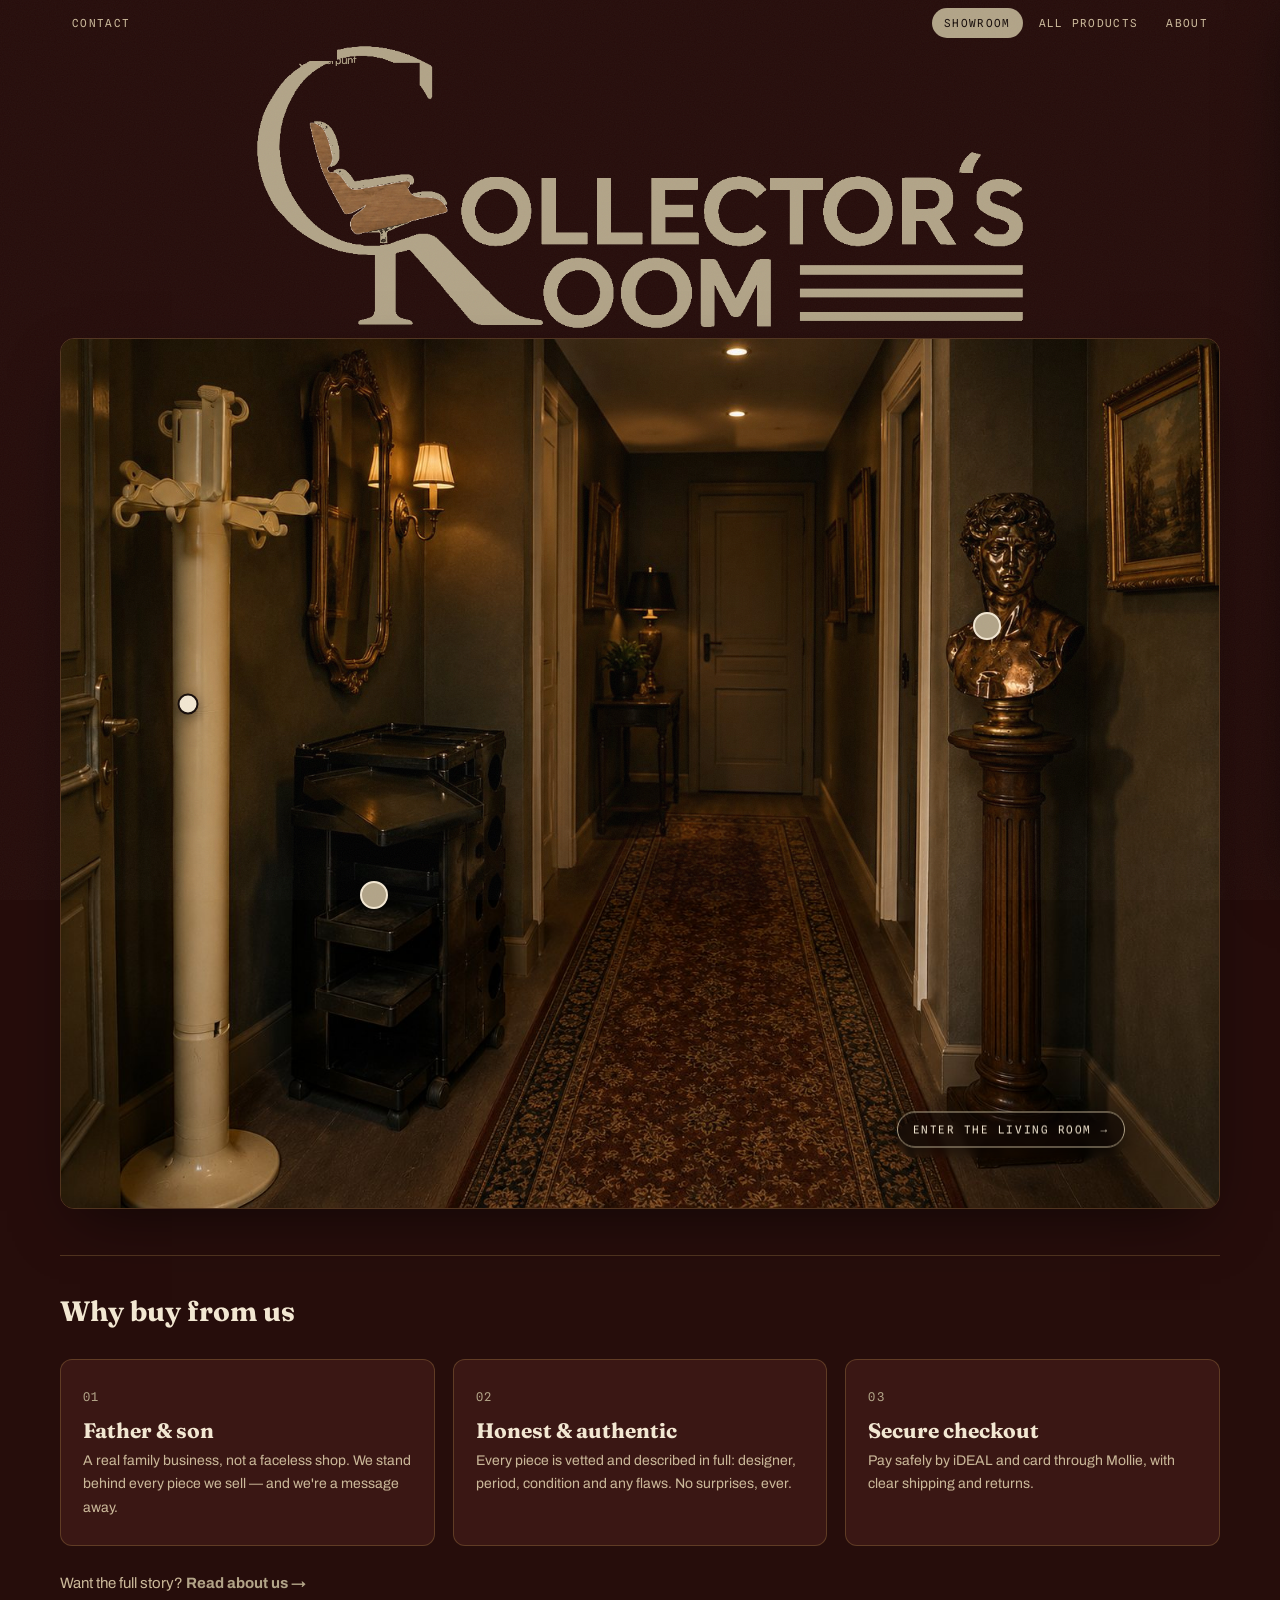
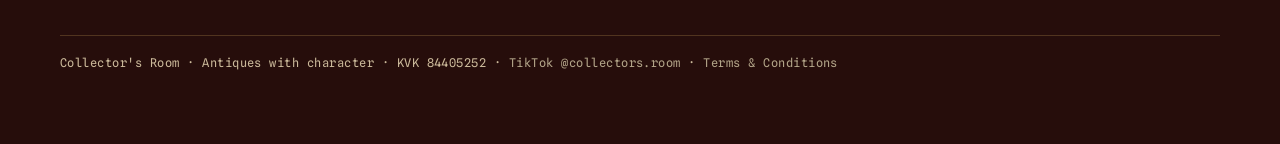
==== Website 2/index.html @ 1ba338a0 "Add files via upload" ====
<!DOCTYPE html>
<html lang="en">
<head>
<meta charset="utf-8">
<meta name="viewport" content="width=device-width, initial-scale=1">
<title>Collector's Room</title>
<meta name="description" content="Antiques with character. Rare, authentic mid-century and design pieces with a story. A father-and-son business.">
<link rel="preconnect" href="https://fonts.googleapis.com">
<link rel="preconnect" href="https://fonts.gstatic.com" crossorigin>
<link href="https://fonts.googleapis.com/css2?family=Archivo:wght@400;500;600;700;800&family=Fraunces:ital,opsz,wght@0,9..144,400..900;1,9..144,400..700&family=Spline+Sans+Mono:wght@400;500;600&display=swap" rel="stylesheet">
<link rel="stylesheet" href="css/style.css">
</head>
<body>
<div class="wrap">
  <nav class="topnav" aria-label="Menu">
    <div class="nav-left">
      <button class="tab" data-view="contact">Contact</button>
    </div>
    <div class="nav-right">
      <button class="tab active" data-view="showroom">Showroom</button>
      <button class="tab" data-view="producten">All Products</button>
      <button class="tab" data-view="about">About</button>
    </div>
  </nav>

  <!-- ============ SHOWROOM ============ -->
  <section id="view-showroom">
    <img class="logo-banner" src="images/logo.png" alt="Collector's Room">

    <div class="stage-shell">
      <div class="stage" id="stage">
        <img class="stage-bg" id="stage-bg" src="images/hal.jpg" alt="The hallway">
      </div>
    </div>

    <div class="info-wrap">
      <h2>Why buy from us</h2>
      <div class="insp-grid">
        <article class="insp">
          <span class="insp-no">01</span>
          <h3>Father &amp; son</h3>
          <p>A real family business, not a faceless shop. We stand behind every piece we sell &mdash; and we're a message away.</p>
        </article>
        <article class="insp">
          <span class="insp-no">02</span>
          <h3>Honest &amp; authentic</h3>
          <p>Every piece is vetted and described in full: designer, period, condition and any flaws. No surprises, ever.</p>
        </article>
        <article class="insp">
          <span class="insp-no">03</span>
          <h3>Secure checkout</h3>
          <p>Pay safely by iDEAL and card through Mollie, with clear shipping and returns.</p>
        </article>
      </div>
      <p class="insp-foot">Want the full story? <button class="link-btn" data-view="about">Read about us &rarr;</button></p>
    </div>
  </section>

  <!-- ============ ALL PRODUCTS ============ -->
  <section id="view-producten" hidden>
    <p class="eyebrow-big">Catalogue</p>
    <h1 class="lead">All pieces.</h1>
    <p class="sub">Everything currently in stock &mdash; click for the story.</p>
    <div class="grid" id="grid"></div>
    <p class="insp-foot"><button class="link-btn" data-view="showroom">&larr; Back to the showroom</button></p>
  </section>

  <!-- ============ ABOUT ============ -->
  <section id="view-about" hidden>
    <p class="eyebrow-big">About</p>
    <h1 class="lead">A father &amp; son.</h1>
    <p class="sub wide">Collector's Room is a father and son with a shared obsession for antiques. What our fathers taught us the old way, we now do young &mdash; turning the hunt into a new kind of story. We comb markets and estates for the loud, the rare and the gloriously over-the-top, and bring it to a new generation.</p>

    <div class="collage">
      <img class="c1" src="images/woonkamer.jpg" alt="A styled room">
      <img class="c2" src="images/hal.jpg" alt="The hallway">
      <img class="c3" src="images/fauteuil.jpg" alt="A design chair">
      <img class="c4" src="images/rolkast.jpg" alt="An op-art cabinet">
      <img class="c5" src="images/buste.jpg" alt="A bronze bust">
    </div>
    <p class="collage-note">These are placeholder images. Replace them with your own photos (the two of you, the workshop, the markets) by dropping them into the <code>images/</code> folder and pointing the <code>src</code> here to them.</p>

    <div class="about-strip">
      <span class="strip-label">Names that have passed through our hands</span>
      <span class="strip-names">Joe Colombo &middot; Bieffeplast &middot; Pastoe &middot; Italian design houses</span>
    </div>

    <dl class="biz">
      <div><dt>Company</dt><dd data-merk>Collector's Room</dd></div>
      <div><dt>Chamber of Commerce (KVK)</dt><dd data-kvk>84405252</dd></div>
      <div><dt>Email</dt><dd><a href="mailto:zakelijk.roelofs@gmail.com">zakelijk.roelofs@gmail.com</a></dd></div>
      <div><dt>Follow</dt><dd><a data-tiktok href="https://www.tiktok.com/@collectors.room" target="_blank" rel="noopener">TikTok @collectors.room</a></dd></div>
    </dl>
    <p class="insp-foot"><button class="link-btn" data-view="showroom">&larr; Back to the showroom</button></p>
  </section>

  <!-- ============ CONTACT ============ -->
  <section id="view-contact" hidden>
    <p class="eyebrow-big">Contact</p>
    <h1 class="lead">Get in touch.</h1>
    <p class="sub">Interested in a piece, or have something special to offer? Send a message &mdash; we reply quickly.</p>
    <div class="contact-list">
      <a class="contact-row" id="c-email" href="#"><span>Email</span><b id="c-email-v"></b></a>
      <a class="contact-row" id="c-wa" href="#" hidden><span>WhatsApp</span><b id="c-wa-v"></b></a>
    </div>
    <p class="insp-foot"><button class="link-btn" data-view="showroom">&larr; Back to the showroom</button></p>
  </section>

  <!-- ============ TERMS ============ -->
  <section id="view-terms" hidden>
    <p class="eyebrow-big">Legal</p>
    <h1 class="lead">Terms &amp; Conditions.</h1>
    <div class="legal">
      <p><strong>Collector's Room</strong> &middot; Chamber of Commerce (KVK) <span data-kvk>84405252</span> &middot; <a href="mailto:zakelijk.roelofs@gmail.com">zakelijk.roelofs@gmail.com</a></p>

      <h3>1. Scope</h3>
      <p>These terms apply to every offer, order and agreement between Collector's Room ("we", "us") and the buyer ("you") made through this website. By placing an order you accept these terms.</p>

      <h3>2. Our pieces</h3>
      <p>We sell second-hand, vintage and antique items. Each piece is unique and sold in the condition described. Age-related traces such as wear, patina, small marks or repairs are part of the character of these objects and are not defects. We describe every piece as fully and honestly as we can, including known flaws, and provide photographs. If anything is unclear, contact us before buying.</p>

      <h3>3. Prices</h3>
      <p>Prices are in euros. Where the VAT margin scheme for second-hand goods applies, VAT is not shown separately and cannot be reclaimed. Shipping costs are not included and are quoted separately per piece. Prices shown as "indicative" are illustrative and confirmed at the moment of sale.</p>

      <h3>4. Orders and agreement</h3>
      <p>An order or reservation is an offer to buy. The agreement is concluded once we confirm it in writing (by email). Because every item is one of a kind, an item may already be reserved or sold; in that case no agreement arises and any payment is refunded.</p>

      <h3>5. Payment</h3>
      <p>Payment is made through Mollie (iDEAL, card and other supported methods) or by bank transfer, as agreed. The piece remains our property until payment has been received in full.</p>

      <h3>6. Shipping and delivery</h3>
      <p>Given the size, weight and fragility of many pieces, shipping and delivery are arranged individually. We agree the method, cost and timing with you before dispatch, and pack with care. Collection in person is possible by appointment. Risk of loss or damage passes to you on delivery or collection.</p>

      <h3>7. Right of withdrawal (returns)</h3>
      <p>If you are a consumer in the EU, you have the right to withdraw from the purchase within 14 days of receiving the item, without giving a reason. To do so, notify us by email within that period and return the item in the same condition in which you received it. The cost of return shipping is yours. We refund the purchase price within 14 days of receiving the returned item. This right does not apply to items made or sourced to your specific instructions.</p>

      <h3>8. Conformity</h3>
      <p>We deliver the piece as described and depicted. Given the nature of vintage and antique goods, no warranty is given on age-related wear or on the ordinary lifespan of old materials. Your statutory rights as a consumer remain unaffected.</p>

      <h3>9. Liability</h3>
      <p>Our liability is limited to the purchase price of the piece concerned. We are not liable for indirect or consequential loss, except in the case of intent or gross negligence on our part.</p>

      <h3>10. Complaints</h3>
      <p>Not happy with something? Email us at <a href="mailto:zakelijk.roelofs@gmail.com">zakelijk.roelofs@gmail.com</a> and we will do our best to resolve it quickly. EU consumers can also use the European Commission's online dispute resolution platform.</p>

      <h3>11. Applicable law</h3>
      <p>Dutch law applies to these terms and to every agreement with us.</p>
    </div>
    <p class="insp-foot"><button class="link-btn" data-view="showroom">&larr; Back to the showroom</button></p>
  </section>

  <footer>
    <span data-merk>Collector's Room</span> &middot; Antiques with character &middot; KVK&nbsp;<span data-kvk></span>
    &middot; <a data-tiktok class="foot-social" href="https://www.tiktok.com/@collectors.room" target="_blank" rel="noopener">TikTok @collectors.room</a>
    &middot; <button class="foot-link" data-view="terms">Terms &amp; Conditions</button>
  </footer>
</div>

<div class="scrim" id="scrim"></div>
<aside class="panel" id="panel" role="dialog" aria-modal="true" aria-labelledby="pname">
  <div class="panel-media"><button class="close" id="close" aria-label="Close">&#10005;</button><img id="pimg" alt=""></div>
  <div class="panel-body">
    <span class="badge" id="badge"></span>
    <p class="eyebrow" id="eyebrow"></p>
    <h2 class="pname" id="pname"></h2>
    <dl id="specs"></dl>
    <p class="story" id="story"></p>
    <div class="price" id="price"></div>
    <div class="cta" id="cta"></div>
    <p class="note">Prices are indicative &mdash; for illustration only.</p>
  </div>
</aside>

<script src="js/products.js"></script>
<script src="js/app.js"></script>
</body>
</html>
---- Website 2/css/style.css ----
:root{
  --ox:#3A1714;          /* oxblood surface */
  --ox-deep:#260D0B;     /* page ground (oude achtergrond) */
  --ox-lift:#4A211C;
  --taupe:#B2A488;       /* accent + knoppen */
  --taupe-d:#9A8C70;
  --brass:#C39B52;       /* subtiele haarlijn */
  --bone:#F2E7D2;        /* tekst */
  --bone-dim:#CBB99A;    /* gedempte tekst */
  --moss:#7B8438;
  --ink:#160C09;
  --studio:#BEAC92;      /* studio-achtergrond productfoto's */
  --line:rgba(195,155,82,.28);
  --shadow:0 22px 60px -20px rgba(0,0,0,.62);
}
*{box-sizing:border-box}
html,body{margin:0}
body{background:var(--ox-deep);color:var(--bone);
  font-family:'Archivo',system-ui,sans-serif;-webkit-font-smoothing:antialiased;line-height:1.55}
body::after{content:"";position:fixed;inset:0;pointer-events:none;z-index:9999;opacity:.045;
  background-image:url("data:image/svg+xml,%3Csvg xmlns='http://www.w3.org/2000/svg' width='160' height='160'%3E%3Cfilter id='n'%3E%3CfeTurbulence type='fractalNoise' baseFrequency='0.85' numOctaves='3' stitchTiles='stitch'/%3E%3C/filter%3E%3Crect width='100%25' height='100%25' filter='url(%23n)'/%3E%3C/svg%3E")}
.wrap{max-width:1200px;margin:0 auto;padding:8px 20px 72px}
a{color:inherit}

/* slanke bovenbalk met alleen de tabs */
.topnav{display:flex;justify-content:space-between;align-items:center;gap:8px;margin-bottom:2px}
.nav-left,.nav-right{display:flex;gap:4px}
.tab{font-family:'Spline Sans Mono',monospace;font-size:11px;letter-spacing:.12em;text-transform:uppercase;
  border:none;background:transparent;color:var(--bone-dim);padding:8px 12px;border-radius:999px;cursor:pointer;transition:.18s}
.tab:hover{color:var(--bone)}
.tab.active{background:var(--taupe);color:var(--ink)}

/* logo: compact en gecentreerd, strak boven de foto */
.logo-banner{display:block;height:clamp(179px,25.3vw,294px);width:auto;max-width:100%;margin:0 auto 4px}

.lead{font-family:'Fraunces',serif;font-weight:600;font-size:clamp(26px,4.4vw,44px);line-height:1.04;letter-spacing:-.01em;max-width:20ch;margin:8px 0 6px}
.lead em{font-style:italic;color:var(--taupe)}
.sub{font-size:15px;color:var(--bone-dim);max-width:54ch;margin-bottom:18px}
.sub.full{max-width:none}
.sub.wide{max-width:62ch}

.stage-shell{position:relative;border-radius:14px;overflow:hidden;box-shadow:var(--shadow);border:1px solid var(--line)}
.stage{position:relative;width:100%;display:block;line-height:0}
.stage-bg{position:relative;width:100%;height:auto;display:block}

.hs{position:absolute;transform:translate(-50%,-50%);border:none;background:none;cursor:pointer;padding:0;z-index:3}
.hs .pin{display:block;border-radius:50%;background:var(--bone);border:2px solid var(--ink);box-shadow:0 4px 14px rgba(0,0,0,.5);transition:transform .18s}
.hs[data-tier="A"] .pin{width:15px;height:15px}
.hs[data-tier="B"] .pin{width:21px;height:21px}
.hs[data-tier="C"] .pin{width:28px;height:28px;background:var(--taupe);border-color:var(--bone)}
.hs::after{content:"";position:absolute;left:50%;top:50%;width:100%;height:100%;border-radius:50%;border:1.5px solid var(--taupe);transform:translate(-50%,-50%);animation:ring 2.4s ease-out infinite;opacity:0}
@keyframes ring{0%{width:14px;height:14px;opacity:.85}100%{width:56px;height:56px;opacity:0}}
.hs:hover .pin,.hs:focus-visible .pin{transform:scale(1.25)}
.hs:focus-visible{outline:none}
.hs:focus-visible .pin{box-shadow:0 0 0 4px rgba(178,164,136,.6)}
.hs .tip{position:absolute;left:50%;bottom:calc(100% + 9px);transform:translateX(-50%);white-space:nowrap;
  font-family:'Spline Sans Mono',monospace;font-size:10px;letter-spacing:.1em;text-transform:uppercase;background:var(--ink);color:var(--bone);
  padding:5px 9px;border-radius:6px;opacity:0;pointer-events:none;transition:.16s;border:1px solid var(--line)}
.hs:hover .tip,.hs:focus-visible .tip{opacity:1}

/* doorgang naar volgende kamer */
.hs-room{position:absolute;transform:translate(-50%,-50%);border:none;background:none;cursor:pointer;padding:0;z-index:4}
.hs-room .door{font-family:'Spline Sans Mono',monospace;font-size:11px;letter-spacing:.14em;text-transform:uppercase;
  color:var(--bone);background:rgba(13,6,4,.6);border:1px solid var(--taupe);padding:10px 15px;border-radius:999px;
  backdrop-filter:blur(3px);box-shadow:0 6px 22px rgba(0,0,0,.55);transition:.18s;white-space:nowrap;line-height:1}
.hs-room:hover .door,.hs-room:focus-visible .door{background:var(--taupe);color:var(--ink);border-color:var(--taupe)}
.hs-room.soon .door{opacity:.85}
.hs-room:focus-visible{outline:none}
.hs-room:focus-visible .door{box-shadow:0 0 0 4px rgba(178,164,136,.55)}
.hs-room::after{content:"";position:absolute;left:50%;top:50%;width:100%;height:100%;border-radius:999px;border:1.5px solid var(--taupe);transform:translate(-50%,-50%);animation:doorpulse 2.6s ease-out infinite;opacity:0;pointer-events:none}
@keyframes doorpulse{0%{opacity:.5;transform:translate(-50%,-50%) scale(1)}100%{opacity:0;transform:translate(-50%,-50%) scale(1.35)}}
@media(prefers-reduced-motion:reduce){.hs::after,.hs-room::after{animation:none}}

/* catalogus */
.cat-head{margin:54px 0 18px;display:flex;align-items:baseline;justify-content:space-between;gap:16px;flex-wrap:wrap;border-top:1px solid var(--line);padding-top:26px}
.cat-head h2{font-family:'Fraunces',serif;font-weight:700;font-size:27px;letter-spacing:-.01em;margin:0}
.cat-head p{margin:0;font-size:13px;color:var(--bone-dim)}
.grid{display:grid;grid-template-columns:repeat(auto-fill,minmax(240px,1fr));gap:18px}
.card{background:var(--ox);border-radius:12px;overflow:hidden;border:1px solid var(--line);cursor:pointer;transition:transform .18s,box-shadow .18s;display:flex;flex-direction:column}
.card:hover{transform:translateY(-4px);box-shadow:var(--shadow)}
.card-img{aspect-ratio:4/3;overflow:hidden;background:var(--studio)}
.card-img img{width:100%;height:100%;object-fit:cover;object-position:center top;display:block;transition:transform .4s}
.card:hover .card-img img{transform:scale(1.05)}
.card-b{padding:14px 15px 16px;display:flex;flex-direction:column;gap:6px;flex:1}
.card-cat{font-family:'Spline Sans Mono',monospace;font-size:10px;letter-spacing:.1em;text-transform:uppercase;color:var(--taupe)}
.card-name{font-family:'Fraunces',serif;font-weight:600;font-size:17px;line-height:1.15}
.card-foot{margin-top:auto;display:flex;align-items:center;justify-content:space-between;gap:8px;padding-top:8px}
.card-price{font-family:'Spline Sans Mono',monospace;font-weight:600;font-size:14px;color:var(--bone)}
.tag{font-family:'Spline Sans Mono',monospace;font-size:9px;letter-spacing:.12em;text-transform:uppercase;padding:3px 7px;border-radius:999px;border:1px solid var(--line);color:var(--bone)}
.tag.A{background:var(--moss);color:var(--ink);border-color:var(--moss)}
.tag.B{background:transparent;color:var(--taupe);border-color:var(--taupe)}
.tag.C{background:var(--taupe);color:var(--ink);border-color:var(--taupe)}

/* paneel */
.scrim{position:fixed;inset:0;background:rgba(13,6,4,.62);backdrop-filter:blur(2px);opacity:0;pointer-events:none;transition:.25s;z-index:40}
.scrim.open{opacity:1;pointer-events:auto}
.panel{position:fixed;top:0;right:0;height:100%;width:min(430px,92vw);background:var(--ox);border-left:1px solid var(--line);
  box-shadow:-24px 0 60px -20px rgba(0,0,0,.7);transform:translateX(105%);transition:transform .32s cubic-bezier(.4,0,.1,1);z-index:50;display:flex;flex-direction:column}
.panel.open{transform:translateX(0)}
@media(prefers-reduced-motion:reduce){.panel{transition:none}.card,.card-img img{transition:none}}
.panel-media{position:relative;aspect-ratio:4/3;background:var(--studio);overflow:hidden;flex:none}
.panel-media img{width:100%;height:100%;object-fit:cover;object-position:center top;display:block}
.panel .close{position:absolute;top:14px;right:14px;width:38px;height:38px;border-radius:50%;border:1px solid var(--line);background:rgba(13,6,4,.7);color:var(--bone);font-size:18px;cursor:pointer;z-index:2}
.panel-body{padding:24px 26px 26px;overflow:auto}
.badge{font-family:'Spline Sans Mono',monospace;font-size:10px;letter-spacing:.16em;text-transform:uppercase;display:inline-block;padding:5px 10px;border-radius:999px;border:1px solid var(--line);margin-bottom:14px;color:var(--bone)}
.badge.A{background:var(--moss);color:var(--ink);border-color:var(--moss)}
.badge.B{background:transparent;color:var(--taupe);border-color:var(--taupe)}
.badge.C{background:var(--taupe);color:var(--ink);border-color:var(--taupe)}
.eyebrow{font-family:'Spline Sans Mono',monospace;font-size:11px;letter-spacing:.14em;text-transform:uppercase;color:var(--taupe);margin:0 0 4px}
.pname{font-family:'Fraunces',serif;font-weight:700;font-size:28px;line-height:1.06;margin:0 0 16px}
.spec{border-top:1px solid var(--line);padding:9px 0;display:flex;justify-content:space-between;gap:14px;font-size:13.5px}
.spec dt{font-family:'Spline Sans Mono',monospace;font-size:10.5px;letter-spacing:.08em;text-transform:uppercase;color:var(--bone-dim)}
.spec dd{margin:0;text-align:right;font-weight:500;color:var(--bone)}
.story{font-size:14px;line-height:1.65;margin:16px 0 18px;color:var(--bone-dim)}
.price{font-family:'Spline Sans Mono',monospace;font-weight:600;font-size:25px;margin:2px 0;color:var(--bone)}
.price small{font-family:'Archivo',sans-serif;font-weight:400;font-size:12px;color:var(--bone-dim);letter-spacing:0}
.cta{display:flex;gap:10px;margin-top:16px;flex-wrap:wrap}
.cta a,.cta button{flex:1;min-width:130px;text-align:center;text-decoration:none;font-family:'Archivo',sans-serif;font-weight:600;font-size:14px;padding:13px 16px;border-radius:9px;cursor:pointer;border:1px solid var(--taupe);transition:.16s}
.cta .primary{background:var(--taupe);color:var(--ink)}
.cta .primary:hover{background:var(--taupe-d);border-color:var(--taupe-d)}
.cta .ghost{background:transparent;color:var(--bone);border-color:var(--line)}
.cta .ghost:hover{border-color:var(--taupe);color:var(--taupe)}
.note{font-size:11px;color:var(--bone-dim);margin-top:14px;font-family:'Spline Sans Mono',monospace;letter-spacing:.02em}

footer{margin-top:40px;border-top:1px solid var(--line);padding-top:18px;font-size:12px;color:var(--bone-dim);font-family:'Spline Sans Mono',monospace;letter-spacing:.04em}

/* bedrijfsinfo */
.info-wrap{margin-top:46px;border-top:1px solid var(--line);padding-top:34px}
.info-wrap > h2{font-family:'Fraunces',serif;font-weight:700;font-size:28px;margin:0 0 4px}
.info-wrap > .sub{margin-bottom:22px}
.eyebrow-big{font-family:'Spline Sans Mono',monospace;font-size:12px;letter-spacing:.2em;text-transform:uppercase;color:var(--taupe);margin:6px 0 2px}
.insp-grid{display:grid;grid-template-columns:repeat(auto-fit,minmax(240px,1fr));gap:18px;margin:26px 0 8px}
.insp{background:var(--ox);border:1px solid var(--line);border-radius:12px;padding:24px 22px 26px;position:relative}
.insp-no{font-family:'Spline Sans Mono',monospace;font-size:12px;letter-spacing:.1em;color:var(--taupe)}
.insp h3{font-family:'Fraunces',serif;font-weight:700;font-size:21px;margin:10px 0 8px;line-height:1.08}
.insp p{font-size:14px;line-height:1.65;color:var(--bone-dim);margin:0}
.insp-foot{margin-top:26px;font-size:15px;color:var(--bone-dim)}
.link-btn{font:inherit;color:var(--taupe);background:none;border:none;cursor:pointer;padding:0;font-weight:700}
.link-btn:hover{color:var(--bone);text-decoration:underline}

/* contact */
.contact-list{display:flex;flex-direction:column;gap:2px;margin:6px 0 8px;max-width:520px}
.contact-row{display:flex;align-items:center;justify-content:space-between;gap:16px;text-decoration:none;
  border-top:1px solid var(--line);padding:16px 2px;transition:.15s}
.contact-row:last-child{border-bottom:1px solid var(--line)}
.contact-row span{font-family:'Spline Sans Mono',monospace;font-size:11px;letter-spacing:.12em;text-transform:uppercase;color:var(--bone-dim)}
.contact-row b{font-family:'Fraunces',serif;font-weight:600;font-size:19px;color:var(--bone)}
.contact-row:hover b{color:var(--taupe)}

/* ---- about: fotocollage ---- */
.collage{display:grid;grid-template-columns:repeat(4,1fr);grid-auto-rows:150px;gap:10px;margin:24px 0 10px}
.collage img{width:100%;height:100%;object-fit:cover;border-radius:10px;display:block;border:1px solid var(--line)}
.collage .c1{grid-column:span 2;grid-row:span 2}
.collage .c2{grid-column:span 2}
.collage .c3{grid-column:span 1}
.collage .c4{grid-column:span 1}
.collage .c5{grid-column:span 4}
@media(max-width:640px){.collage{grid-template-columns:repeat(2,1fr);grid-auto-rows:120px}.collage .c1{grid-column:span 2}.collage .c5{grid-column:span 2}}
.collage-note{font-size:12px;color:var(--bone-dim);opacity:.75;margin:6px 0 22px}
.collage-note code{font-family:'Spline Sans Mono',monospace;background:var(--ox);padding:1px 5px;border-radius:4px}

/* ---- about: designer-namen strip ---- */
.about-strip{border-top:1px solid var(--line);border-bottom:1px solid var(--line);padding:18px 0;margin:8px 0 22px;
  display:flex;flex-direction:column;gap:6px}
.strip-label{font-family:'Spline Sans Mono',monospace;font-size:11px;letter-spacing:.16em;text-transform:uppercase;color:var(--bone-dim)}
.strip-names{font-family:'Fraunces',serif;font-size:22px;color:var(--taupe)}

/* ---- about: bedrijfsgegevens ---- */
.biz{display:grid;grid-template-columns:repeat(auto-fit,minmax(220px,1fr));gap:2px 24px;margin:0 0 8px}
.biz > div{border-top:1px solid var(--line);padding:12px 0;display:flex;justify-content:space-between;gap:14px}
.biz dt{font-family:'Spline Sans Mono',monospace;font-size:10.5px;letter-spacing:.08em;text-transform:uppercase;color:var(--bone-dim);margin:0}
.biz dd{margin:0;text-align:right;font-weight:500;color:var(--bone)}
.biz a{color:var(--taupe)}

/* ---- footer social ---- */
.foot-social{color:var(--taupe);text-decoration:none}
.foot-social:hover{color:var(--bone);text-decoration:underline}

/* ---- legal / terms ---- */
.legal{max-width:70ch}
.legal p{font-size:14px;line-height:1.7;color:var(--bone-dim);margin:0 0 12px}
.legal strong{color:var(--bone)}
.legal a{color:var(--taupe)}
.legal h3{font-family:'Fraunces',serif;font-weight:700;font-size:18px;color:var(--bone);margin:22px 0 6px}
.foot-link{font:inherit;font-family:'Spline Sans Mono',monospace;font-size:12px;letter-spacing:.04em;color:var(--taupe);background:none;border:none;padding:0;cursor:pointer}
.foot-link:hover{color:var(--bone);text-decoration:underline}
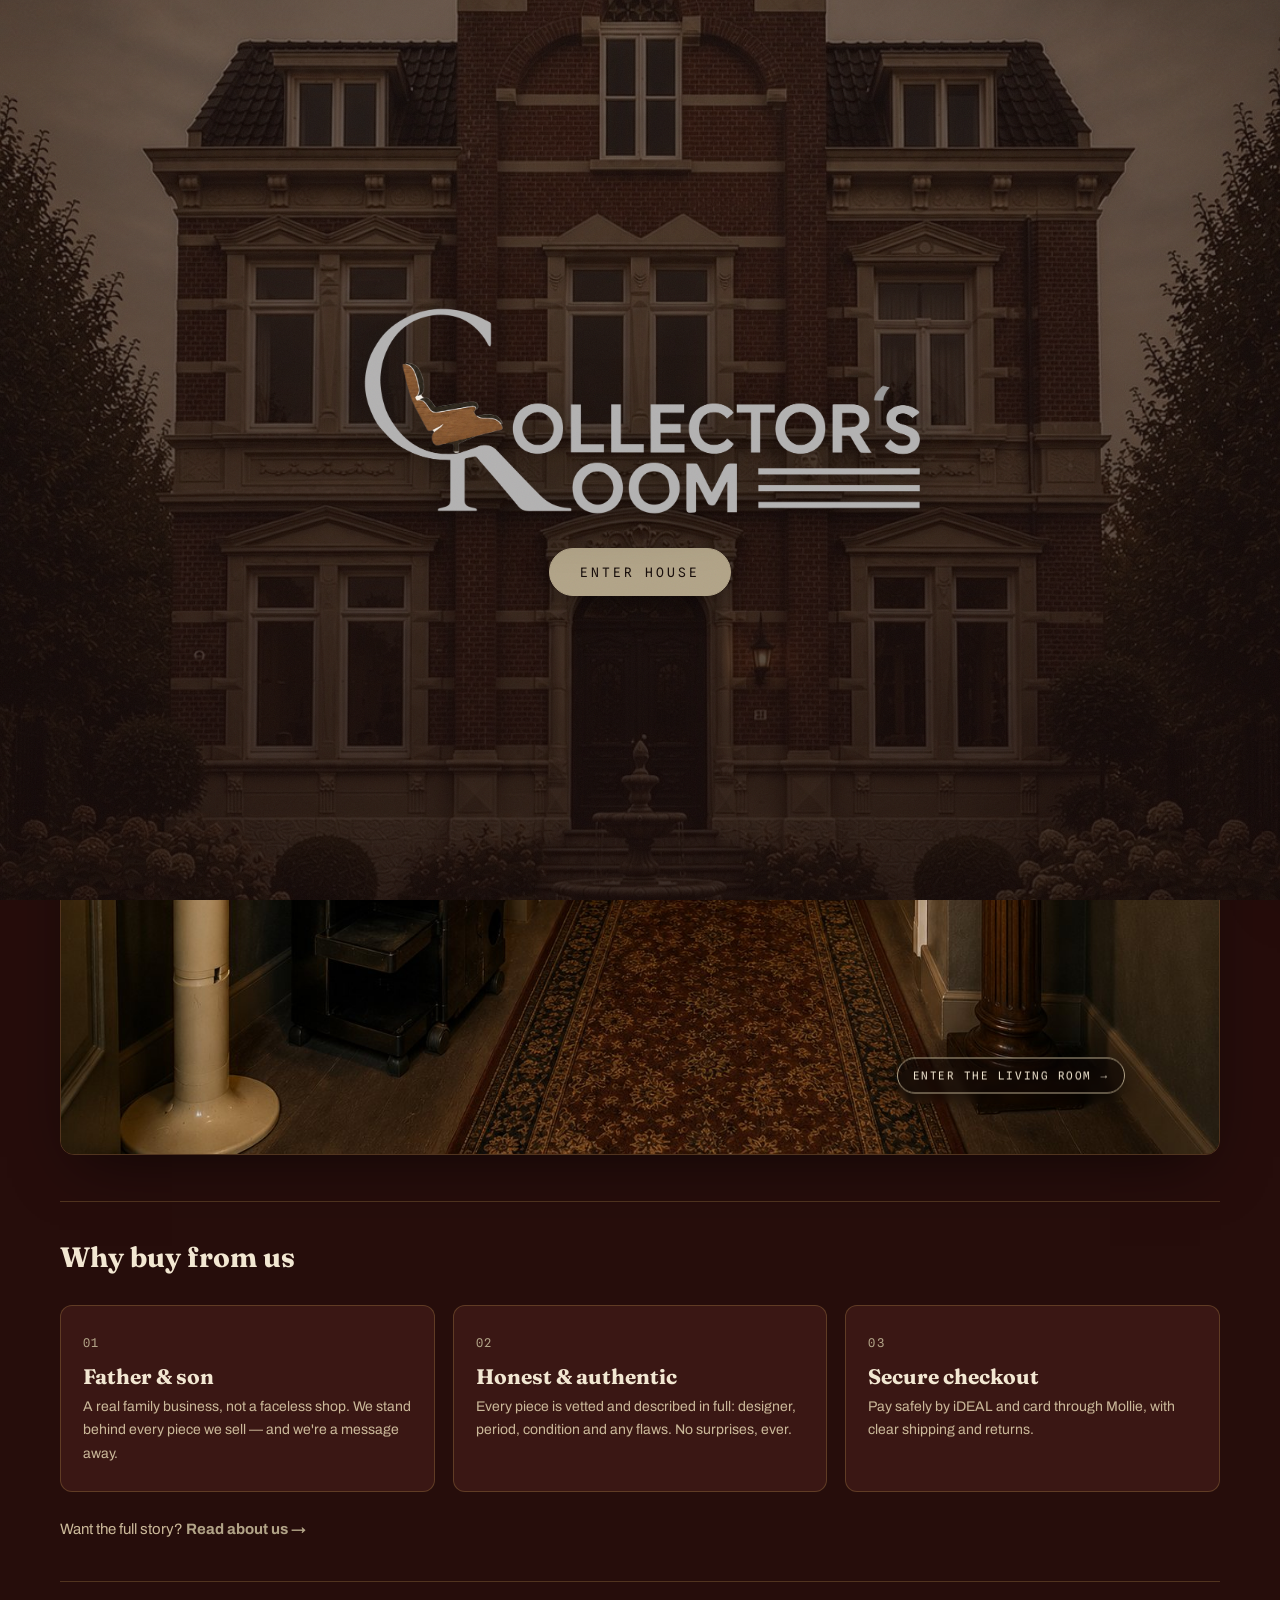
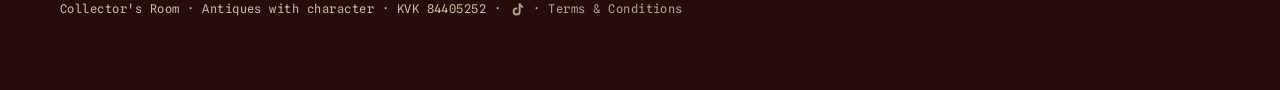
==== commit 37453f91: "Add files via upload" ====
--- a/Website 2/index.html
+++ b/Website 2/index.html
@@ -11,6 +11,12 @@
 <link rel="stylesheet" href="css/style.css">
 </head>
 <body>
+<div id="intro">
+  <div class="intro-inner">
+    <img class="intro-logo" src="images/logo.png" alt="Collector's Room">
+    <button id="enter-house" class="enter-btn">Enter House</button>
+  </div>
+</div>
 <div class="wrap">
   <nav class="topnav" aria-label="Menu">
     <div class="nav-left">
@@ -19,7 +25,7 @@
     <div class="nav-right">
       <button class="tab active" data-view="showroom">Showroom</button>
       <button class="tab" data-view="producten">All Products</button>
-      <button class="tab" data-view="about">About</button>
+      <button class="tab" data-view="about">About us</button>
     </div>
   </nav>
 
@@ -96,14 +102,26 @@
 
   <!-- ============ CONTACT ============ -->
   <section id="view-contact" hidden>
-    <p class="eyebrow-big">Contact</p>
-    <h1 class="lead">Get in touch.</h1>
-    <p class="sub">Interested in a piece, or have something special to offer? Send a message &mdash; we reply quickly.</p>
-    <div class="contact-list">
-      <a class="contact-row" id="c-email" href="#"><span>Email</span><b id="c-email-v"></b></a>
-      <a class="contact-row" id="c-wa" href="#" hidden><span>WhatsApp</span><b id="c-wa-v"></b></a>
+    <h1 class="lead center contact-title"><em>Let&rsquo;s talk.</em></h1>
+    <p class="sub center wide-center">Interested in a piece, or have something special to offer? Send a message.</p>
+    <div class="contact-icons">
+      <a class="ci" href="tel:+31649635126">
+        <svg viewBox="0 0 24 24" fill="none" stroke="currentColor" stroke-width="1.5" stroke-linecap="round" stroke-linejoin="round"><path d="M6.5 3h3l1.6 4-2 1.4a12 12 0 0 0 4.9 4.9l1.4-2 4 1.6v3a2 2 0 0 1-2.2 2A16 16 0 0 1 4.5 5.2 2 2 0 0 1 6.5 3Z"/></svg>
+        <span class="ci-label">Call us</span>
+        <span class="ci-value">+31 6 49 63 51 26</span>
+      </a>
+      <a class="ci ci-main" href="mailto:zakelijk.roelofs@gmail.com?subject=Message%20from%20the%20website">
+        <svg viewBox="0 0 24 24" fill="none" stroke="currentColor" stroke-width="1.5" stroke-linecap="round" stroke-linejoin="round"><path d="M22 2 11 13M22 2l-7 20-4-9-9-4 20-7Z"/></svg>
+        <span class="ci-label">Send message</span>
+        <span class="ci-value">Start a message &rarr;</span>
+      </a>
+      <a class="ci" href="mailto:zakelijk.roelofs@gmail.com">
+        <svg viewBox="0 0 24 24" fill="none" stroke="currentColor" stroke-width="1.5" stroke-linecap="round" stroke-linejoin="round"><rect x="3" y="5" width="18" height="14" rx="2"/><path d="m3 7 9 6 9-6"/></svg>
+        <span class="ci-label">Email us</span>
+        <span class="ci-value">zakelijk.roelofs@gmail.com</span>
+      </a>
     </div>
-    <p class="insp-foot"><button class="link-btn" data-view="showroom">&larr; Back to the showroom</button></p>
+    <p class="insp-foot center"><button class="link-btn" data-view="showroom">&larr; Back to the showroom</button></p>
   </section>
 
   <!-- ============ TERMS ============ -->
@@ -151,7 +169,7 @@
 
   <footer>
     <span data-merk>Collector's Room</span> &middot; Antiques with character &middot; KVK&nbsp;<span data-kvk></span>
-    &middot; <a data-tiktok class="foot-social" href="https://www.tiktok.com/@collectors.room" target="_blank" rel="noopener">TikTok @collectors.room</a>
+    &middot; <a data-tiktok class="foot-icon" href="https://www.tiktok.com/@collectors.room" target="_blank" rel="noopener" aria-label="TikTok @collectors.room" title="TikTok @collectors.room"><svg viewBox="0 0 24 24" fill="currentColor"><path d="M16.5 3c.3 2 1.6 3.6 3.5 3.9v2.6c-1.3.1-2.5-.2-3.6-.9v6.1a5.6 5.6 0 1 1-5.6-5.6c.3 0 .6 0 .9.1v2.7a2.9 2.9 0 1 0 2 2.8V3h2.8Z"/></svg></a>
     &middot; <button class="foot-link" data-view="terms">Terms &amp; Conditions</button>
   </footer>
 </div>
--- a/Website 2/css/style.css
+++ b/Website 2/css/style.css
@@ -31,7 +31,7 @@
 .tab.active{background:var(--taupe);color:var(--ink)}
 
 /* logo: compact en gecentreerd, strak boven de foto */
-.logo-banner{display:block;height:clamp(179px,25.3vw,294px);width:auto;max-width:100%;margin:0 auto 4px}
+.logo-banner{display:block;height:clamp(150px,21vw,240px);width:auto;max-width:100%;margin:0 auto 4px}
 
 .lead{font-family:'Fraunces',serif;font-weight:600;font-size:clamp(26px,4.4vw,44px);line-height:1.04;letter-spacing:-.01em;max-width:20ch;margin:8px 0 6px}
 .lead em{font-style:italic;color:var(--taupe)}
@@ -184,3 +184,37 @@
 .legal h3{font-family:'Fraunces',serif;font-weight:700;font-size:18px;color:var(--bone);margin:22px 0 6px}
 .foot-link{font:inherit;font-family:'Spline Sans Mono',monospace;font-size:12px;letter-spacing:.04em;color:var(--taupe);background:none;border:none;padding:0;cursor:pointer}
 .foot-link:hover{color:var(--bone);text-decoration:underline}
+
+/* ---- intro / enter house ---- */
+#intro{position:fixed;inset:0;z-index:200;display:flex;align-items:center;justify-content:center;
+  background:linear-gradient(rgba(20,7,6,.55),rgba(20,7,6,.78)), url("../images/villa.jpg") center/cover no-repeat;
+  transition:opacity .6s ease, visibility .6s}
+#intro.gone{opacity:0;visibility:hidden;pointer-events:none}
+.intro-inner{display:flex;flex-direction:column;align-items:center;gap:30px;padding:24px}
+.intro-logo{width:min(560px,78vw);height:auto;display:block;filter:drop-shadow(0 6px 24px rgba(0,0,0,.5))}
+.enter-btn{font-family:'Spline Sans Mono',monospace;font-size:13px;letter-spacing:.22em;text-transform:uppercase;
+  color:var(--ink);background:var(--taupe);border:1px solid var(--taupe);padding:15px 30px;border-radius:999px;cursor:pointer;
+  transition:.18s;box-shadow:0 8px 30px rgba(0,0,0,.4)}
+.enter-btn:hover{background:var(--bone);border-color:var(--bone)}
+
+/* ---- contact: centered + icon row ---- */
+.center{text-align:center}
+.contact-title{margin:24px auto 8px}
+.wide-center{max-width:52ch;margin-left:auto;margin-right:auto}
+.contact-icons{display:grid;grid-template-columns:repeat(3,1fr);gap:16px;margin:34px 0 10px}
+.ci{display:flex;flex-direction:column;align-items:center;text-align:center;gap:10px;text-decoration:none;
+  background:var(--ox);border:1px solid var(--line);border-radius:14px;padding:30px 18px;transition:.18s;color:var(--bone)}
+.ci:hover{transform:translateY(-4px);box-shadow:var(--shadow);border-color:var(--taupe)}
+.ci svg{width:34px;height:34px;color:var(--taupe)}
+.ci-label{font-family:'Fraunces',serif;font-weight:700;font-size:18px}
+.ci-value{font-family:'Spline Sans Mono',monospace;font-size:12px;color:var(--bone-dim);word-break:break-word}
+.ci-main{background:var(--taupe);border-color:var(--taupe);color:var(--ink)}
+.ci-main svg{color:var(--ink)}
+.ci-main .ci-value{color:rgba(22,12,9,.7)}
+.ci-main:hover{background:var(--taupe-d);border-color:var(--taupe-d)}
+@media(max-width:620px){.contact-icons{grid-template-columns:1fr}}
+
+/* ---- footer tiktok icon ---- */
+.foot-icon{display:inline-flex;vertical-align:middle;color:var(--taupe);transition:.16s}
+.foot-icon svg{width:17px;height:17px}
+.foot-icon:hover{color:var(--bone)}
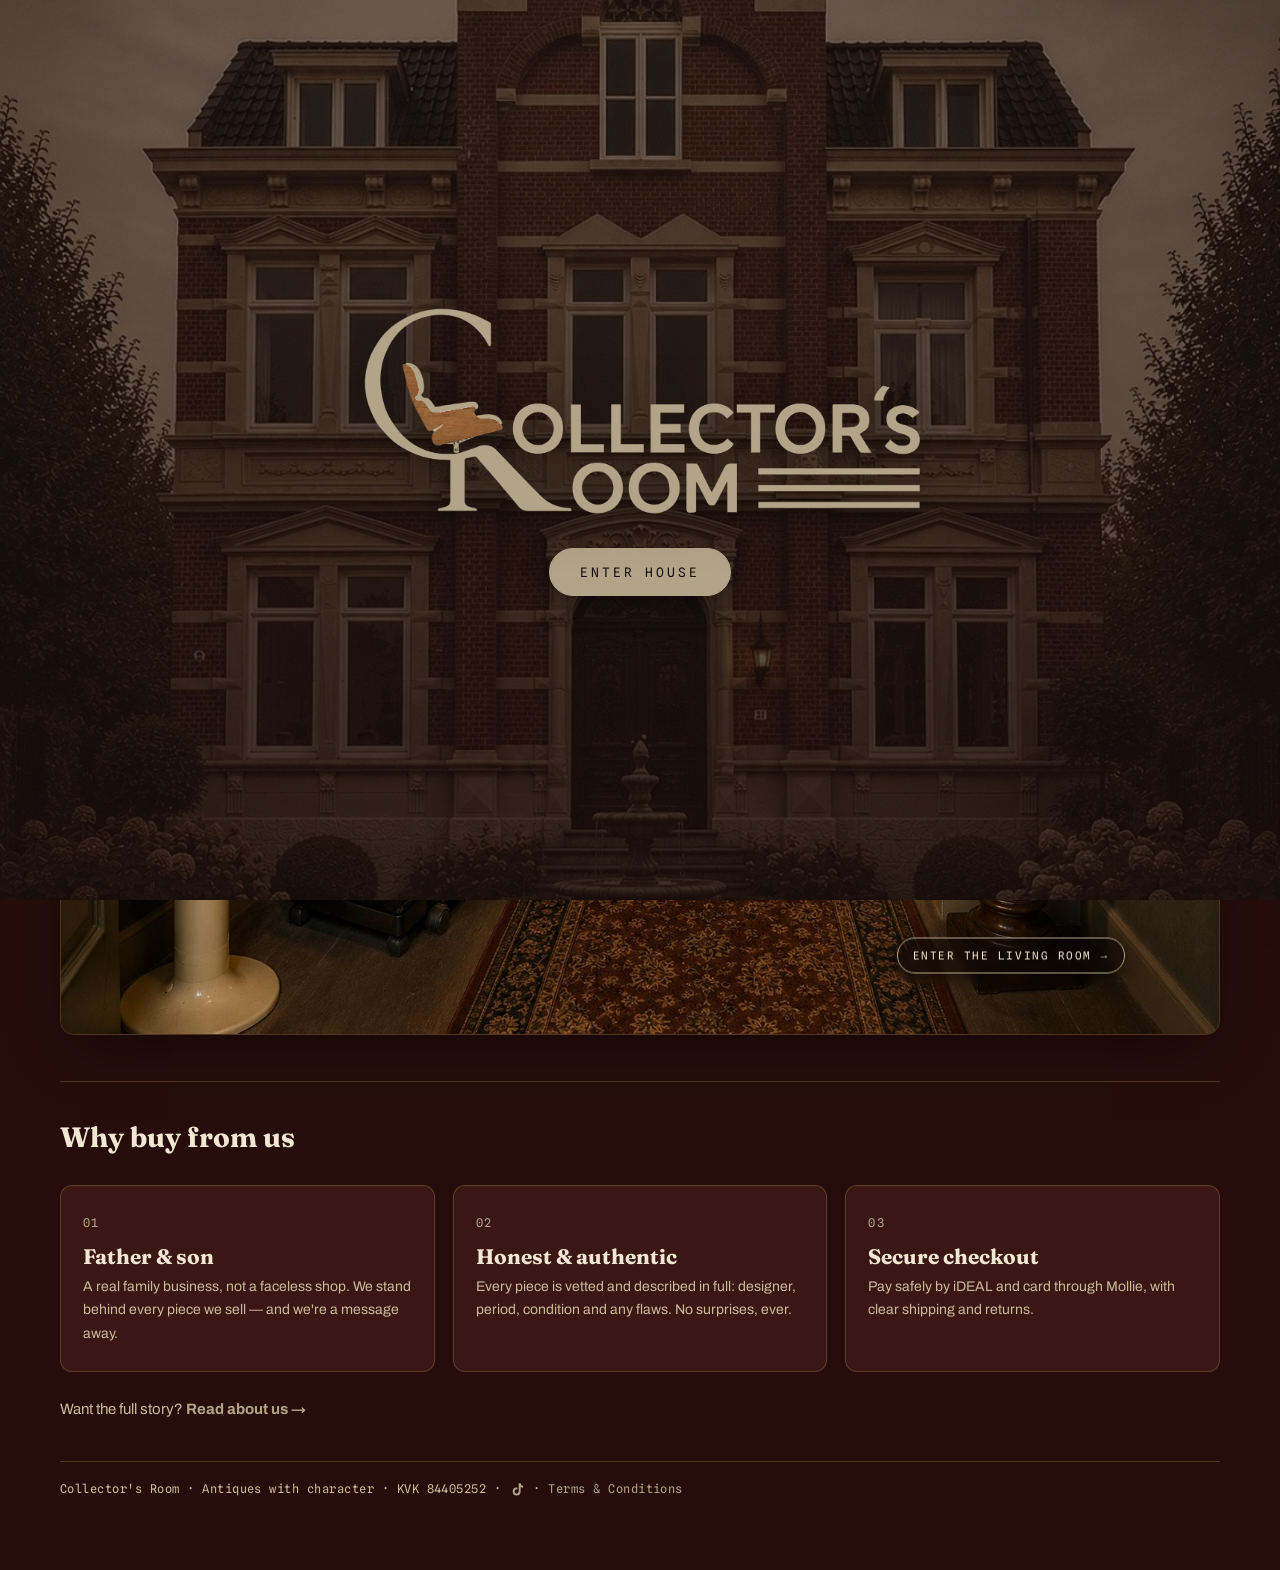
==== commit c009c168: "Add files via upload" ====
--- a/Website 2/index.html
+++ b/Website 2/index.html
@@ -115,11 +115,6 @@
         <span class="ci-label">Send message</span>
         <span class="ci-value">Start a message &rarr;</span>
       </a>
-      <a class="ci" href="mailto:zakelijk.roelofs@gmail.com">
-        <svg viewBox="0 0 24 24" fill="none" stroke="currentColor" stroke-width="1.5" stroke-linecap="round" stroke-linejoin="round"><rect x="3" y="5" width="18" height="14" rx="2"/><path d="m3 7 9 6 9-6"/></svg>
-        <span class="ci-label">Email us</span>
-        <span class="ci-value">zakelijk.roelofs@gmail.com</span>
-      </a>
     </div>
     <p class="insp-foot center"><button class="link-btn" data-view="showroom">&larr; Back to the showroom</button></p>
   </section>
--- a/Website 2/css/style.css
+++ b/Website 2/css/style.css
@@ -31,7 +31,7 @@
 .tab.active{background:var(--taupe);color:var(--ink)}
 
 /* logo: compact en gecentreerd, strak boven de foto */
-.logo-banner{display:block;height:clamp(150px,21vw,240px);width:auto;max-width:100%;margin:0 auto 4px}
+.logo-banner{display:block;height:clamp(75px,10.5vw,120px);width:auto;max-width:100%;margin:0 auto 4px}
 
 .lead{font-family:'Fraunces',serif;font-weight:600;font-size:clamp(26px,4.4vw,44px);line-height:1.04;letter-spacing:-.01em;max-width:20ch;margin:8px 0 6px}
 .lead em{font-style:italic;color:var(--taupe)}
@@ -201,7 +201,7 @@
 .center{text-align:center}
 .contact-title{margin:24px auto 8px}
 .wide-center{max-width:52ch;margin-left:auto;margin-right:auto}
-.contact-icons{display:grid;grid-template-columns:repeat(3,1fr);gap:16px;margin:34px 0 10px}
+.contact-icons{display:grid;grid-template-columns:repeat(2,1fr);gap:16px;margin:34px 0 10px;max-width:640px;margin-left:auto;margin-right:auto}
 .ci{display:flex;flex-direction:column;align-items:center;text-align:center;gap:10px;text-decoration:none;
   background:var(--ox);border:1px solid var(--line);border-radius:14px;padding:30px 18px;transition:.18s;color:var(--bone)}
 .ci:hover{transform:translateY(-4px);box-shadow:var(--shadow);border-color:var(--taupe)}
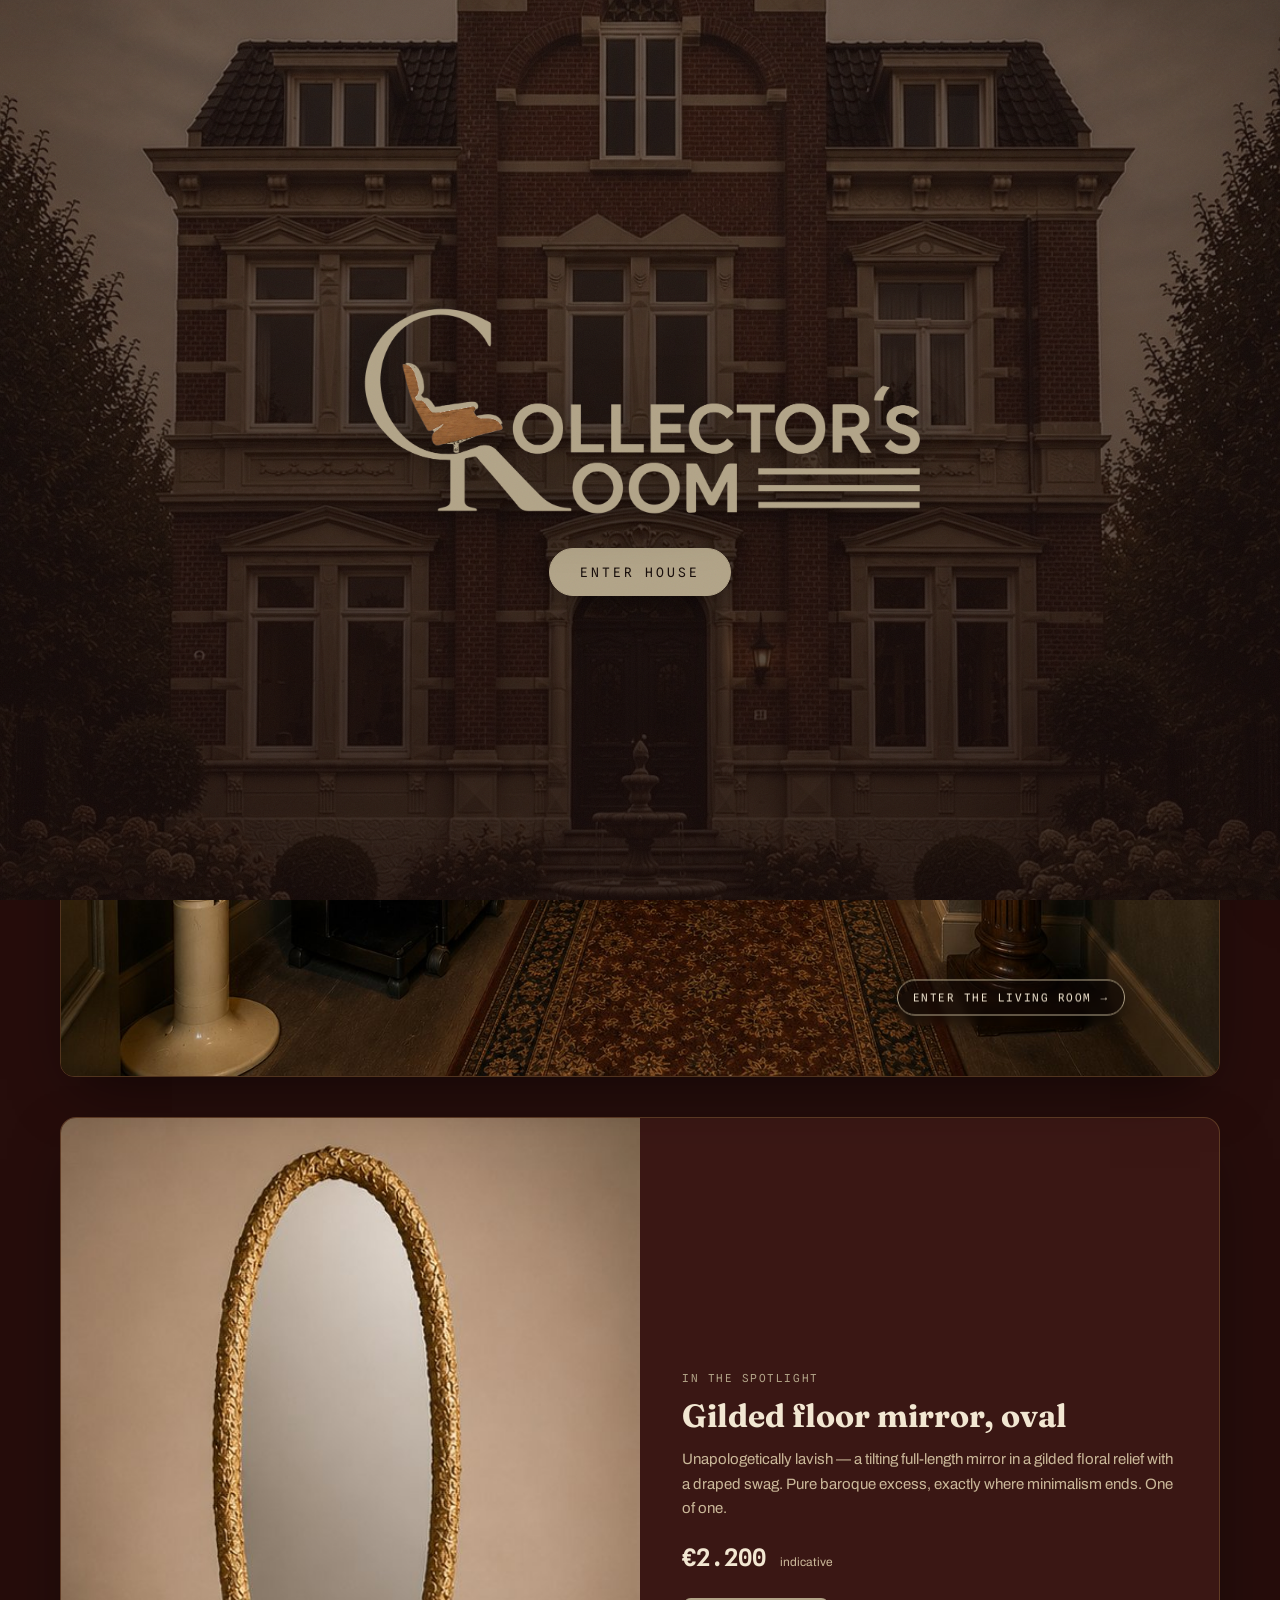
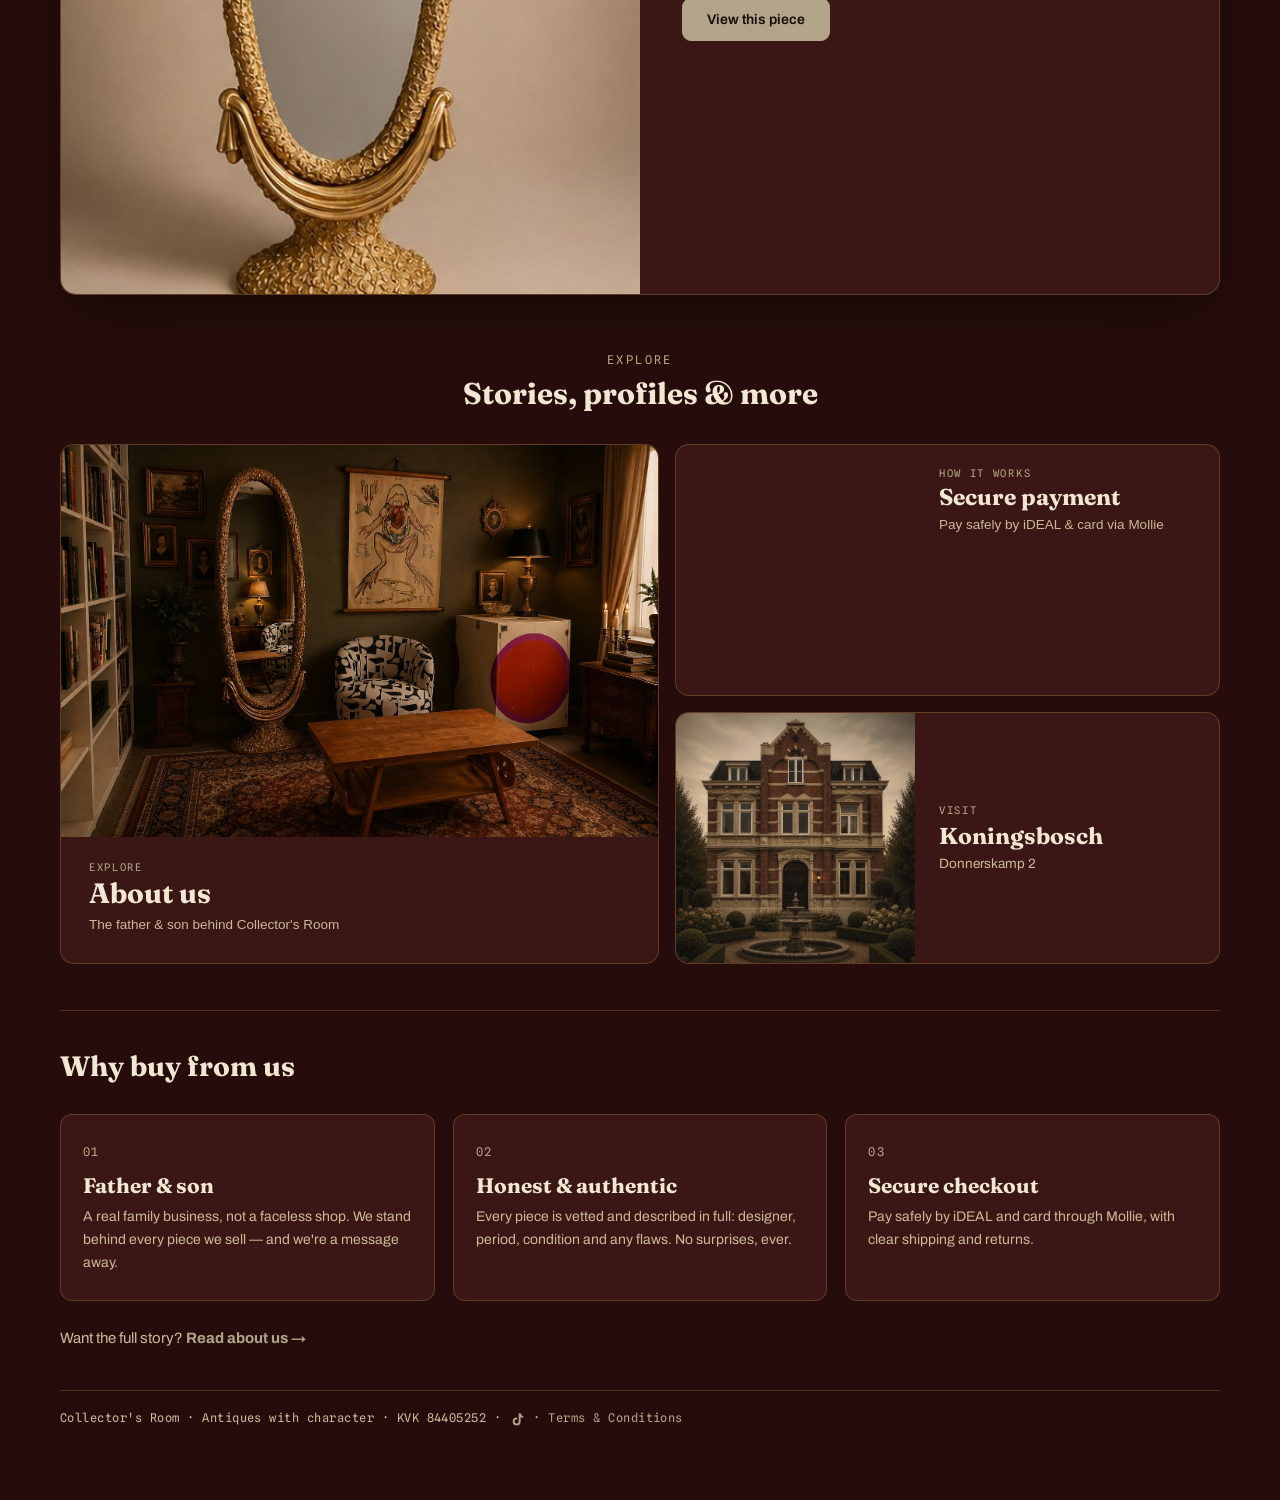
==== commit 5f99a25a: "Add files via upload" ====
--- a/Website 2/index.html
+++ b/Website 2/index.html
@@ -39,6 +39,38 @@
       </div>
     </div>
 
+    <!-- SPOTLIGHT -->
+    <div class="spotlight">
+      <div class="spot-media"><img src="images/spiegel.jpg" alt="Gilded floor mirror"></div>
+      <div class="spot-text">
+        <p class="eyebrow">In the spotlight</p>
+        <h2 class="spot-title">Gilded floor mirror, oval</h2>
+        <p class="spot-story">Unapologetically lavish &mdash; a tilting full-length mirror in a gilded floral relief with a draped swag. Pure baroque excess, exactly where minimalism ends. One of one.</p>
+        <div class="spot-price">&euro;2.200 <small>indicative</small></div>
+        <button class="primary spot-btn" data-open="spiegel">View this piece</button>
+      </div>
+    </div>
+
+    <!-- EXPLORE -->
+    <div class="explore">
+      <p class="eyebrow-big center">Explore</p>
+      <h2 class="explore-h">Stories, profiles &amp; more</h2>
+      <div class="explore-grid">
+        <button class="ex-card big" data-view="about">
+          <span class="ex-img" style="background-image:url('images/woonkamer.jpg')"></span>
+          <span class="ex-txt"><span class="ex-eye">Explore</span><span class="ex-title">About us</span><span class="ex-sub">The father &amp; son behind Collector's Room</span></span>
+        </button>
+        <button class="ex-card" data-view="terms">
+          <span class="ex-img" style="background-image:url('images/trolley.jpg')"></span>
+          <span class="ex-txt"><span class="ex-eye">How it works</span><span class="ex-title">Secure payment</span><span class="ex-sub">Pay safely by iDEAL &amp; card via Mollie</span></span>
+        </button>
+        <a class="ex-card" href="https://www.google.com/maps/search/?api=1&amp;query=Donnerskamp+2+Koningsbosch" target="_blank" rel="noopener">
+          <span class="ex-img" style="background-image:url('images/villa.jpg')"></span>
+          <span class="ex-txt"><span class="ex-eye">Visit</span><span class="ex-title">Koningsbosch</span><span class="ex-sub">Donnerskamp 2</span></span>
+        </a>
+      </div>
+    </div>
+
     <div class="info-wrap">
       <h2>Why buy from us</h2>
       <div class="insp-grid">
@@ -94,6 +126,8 @@
     <dl class="biz">
       <div><dt>Company</dt><dd data-merk>Collector's Room</dd></div>
       <div><dt>Chamber of Commerce (KVK)</dt><dd data-kvk>84405252</dd></div>
+      <div><dt>Location</dt><dd>Donnerskamp 2, Koningsbosch</dd></div>
+      <div><dt>Payment</dt><dd>iDEAL &amp; card via Mollie</dd></div>
       <div><dt>Email</dt><dd><a href="mailto:zakelijk.roelofs@gmail.com">zakelijk.roelofs@gmail.com</a></dd></div>
       <div><dt>Follow</dt><dd><a data-tiktok href="https://www.tiktok.com/@collectors.room" target="_blank" rel="noopener">TikTok @collectors.room</a></dd></div>
     </dl>
--- a/Website 2/css/style.css
+++ b/Website 2/css/style.css
@@ -25,13 +25,13 @@
 /* slanke bovenbalk met alleen de tabs */
 .topnav{display:flex;justify-content:space-between;align-items:center;gap:8px;margin-bottom:2px}
 .nav-left,.nav-right{display:flex;gap:4px}
-.tab{font-family:'Spline Sans Mono',monospace;font-size:11px;letter-spacing:.12em;text-transform:uppercase;
-  border:none;background:transparent;color:var(--bone-dim);padding:8px 12px;border-radius:999px;cursor:pointer;transition:.18s}
+.tab{font-family:'Spline Sans Mono',monospace;font-size:13px;letter-spacing:.1em;text-transform:uppercase;
+  border:none;background:transparent;color:var(--bone-dim);padding:12px 18px;border-radius:999px;cursor:pointer;transition:.18s}
 .tab:hover{color:var(--bone)}
 .tab.active{background:var(--taupe);color:var(--ink)}
 
 /* logo: compact en gecentreerd, strak boven de foto */
-.logo-banner{display:block;height:clamp(75px,10.5vw,120px);width:auto;max-width:100%;margin:0 auto 4px}
+.logo-banner{display:block;height:clamp(75px,10.5vw,120px);width:auto;max-width:100%;margin:8px auto 30px}
 
 .lead{font-family:'Fraunces',serif;font-weight:600;font-size:clamp(26px,4.4vw,44px);line-height:1.04;letter-spacing:-.01em;max-width:20ch;margin:8px 0 6px}
 .lead em{font-style:italic;color:var(--taupe)}
@@ -218,3 +218,40 @@
 .foot-icon{display:inline-flex;vertical-align:middle;color:var(--taupe);transition:.16s}
 .foot-icon svg{width:17px;height:17px}
 .foot-icon:hover{color:var(--bone)}
+
+/* ---- spotlight ---- */
+.spotlight{display:grid;grid-template-columns:1fr 1fr;gap:0;margin:40px 0 10px;
+  background:var(--ox);border:1px solid var(--line);border-radius:16px;overflow:hidden;box-shadow:var(--shadow)}
+.spot-media{background:var(--studio);min-height:340px}
+.spot-media img{width:100%;height:100%;object-fit:cover;display:block}
+.spot-text{padding:40px 42px;display:flex;flex-direction:column;justify-content:center;gap:6px}
+.spot-title{font-family:'Fraunces',serif;font-weight:700;font-size:32px;line-height:1.05;margin:2px 0 8px}
+.spot-story{font-size:15px;line-height:1.65;color:var(--bone-dim);margin:0 0 12px}
+.spot-price{font-family:'Spline Sans Mono',monospace;font-weight:600;font-size:24px;color:var(--brass-lite);margin-bottom:16px}
+.spot-price small{font-family:'Archivo',sans-serif;font-weight:400;font-size:12px;color:var(--bone-dim)}
+.spot-btn{align-self:flex-start;font-family:'Archivo',sans-serif;font-weight:600;font-size:14px;padding:13px 24px;border-radius:9px;
+  cursor:pointer;border:1px solid var(--taupe);background:var(--taupe);color:var(--ink);transition:.16s}
+.spot-btn:hover{background:var(--taupe-d);border-color:var(--taupe-d)}
+@media(max-width:760px){.spotlight{grid-template-columns:1fr}.spot-media{min-height:280px}.spot-text{padding:30px 26px}}
+
+/* ---- explore grid ---- */
+.explore{margin:56px 0 10px}
+.explore-h{font-family:'Fraunces',serif;font-weight:700;font-size:30px;text-align:center;margin:2px 0 26px}
+.explore-grid{display:grid;grid-template-columns:1.1fr 1fr;grid-template-rows:1fr 1fr;gap:16px;min-height:520px}
+.ex-card{display:flex;text-decoration:none;background:var(--ox);border:1px solid var(--line);border-radius:14px;overflow:hidden;
+  cursor:pointer;transition:transform .18s,box-shadow .18s,border-color .18s;text-align:left;padding:0;color:var(--bone)}
+.ex-card:hover{transform:translateY(-4px);box-shadow:var(--shadow);border-color:var(--taupe)}
+.ex-img{background-size:cover;background-position:center;display:block}
+.ex-txt{display:flex;flex-direction:column;justify-content:center;gap:6px;padding:22px 24px}
+.ex-eye{font-family:'Spline Sans Mono',monospace;font-size:10.5px;letter-spacing:.16em;text-transform:uppercase;color:var(--taupe)}
+.ex-title{font-family:'Fraunces',serif;font-weight:700;font-size:23px;line-height:1.05}
+.ex-sub{font-size:13.5px;color:var(--bone-dim);line-height:1.5}
+/* big card: image top, text below */
+.ex-card.big{grid-row:1 / 3;flex-direction:column}
+.ex-card.big .ex-img{flex:1;width:100%;min-height:240px}
+.ex-card.big .ex-txt{padding:24px 28px 28px;align-items:flex-start}
+.ex-card.big .ex-title{font-size:28px}
+/* small cards: image left, text right */
+.ex-card:not(.big){flex-direction:row}
+.ex-card:not(.big) .ex-img{width:44%;min-width:44%}
+@media(max-width:720px){.explore-grid{grid-template-columns:1fr;grid-template-rows:none;min-height:0}.ex-card.big{grid-row:auto}.ex-card:not(.big){flex-direction:column}.ex-card:not(.big) .ex-img{width:100%;min-height:180px}}
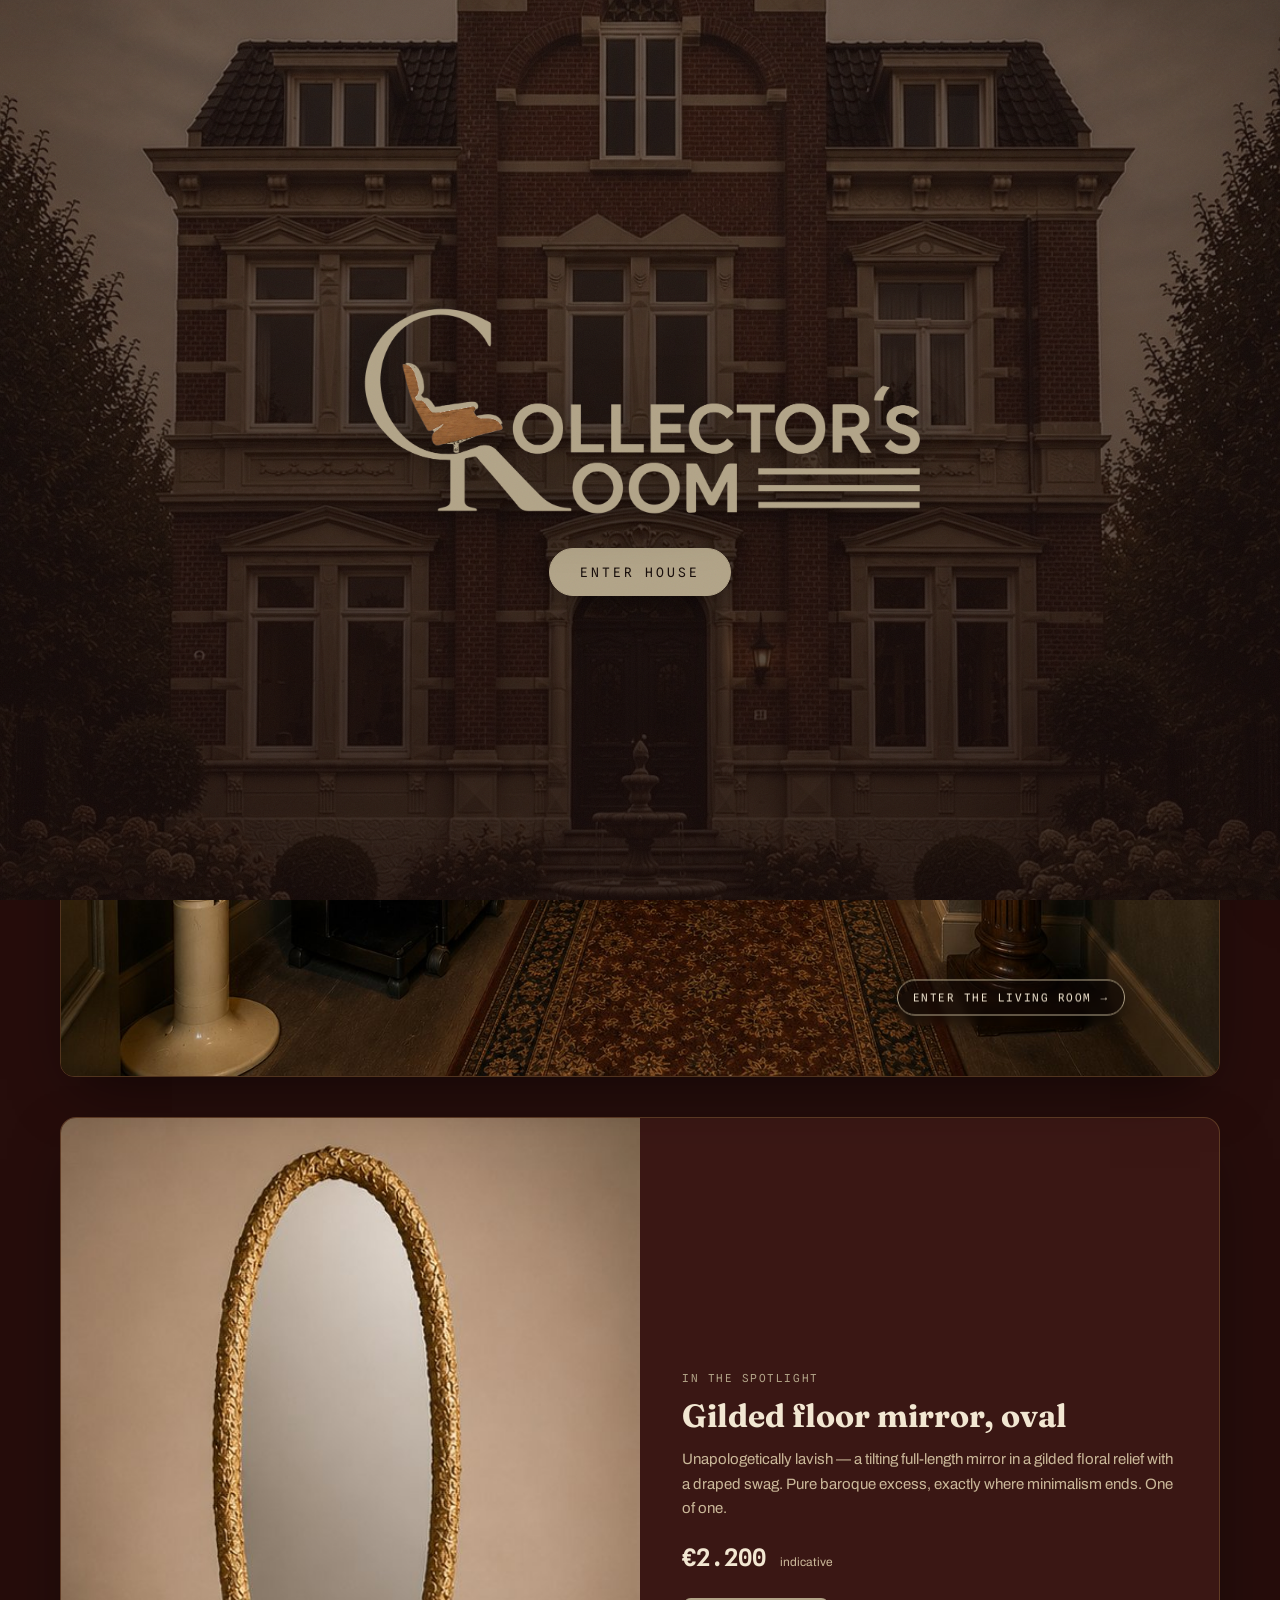
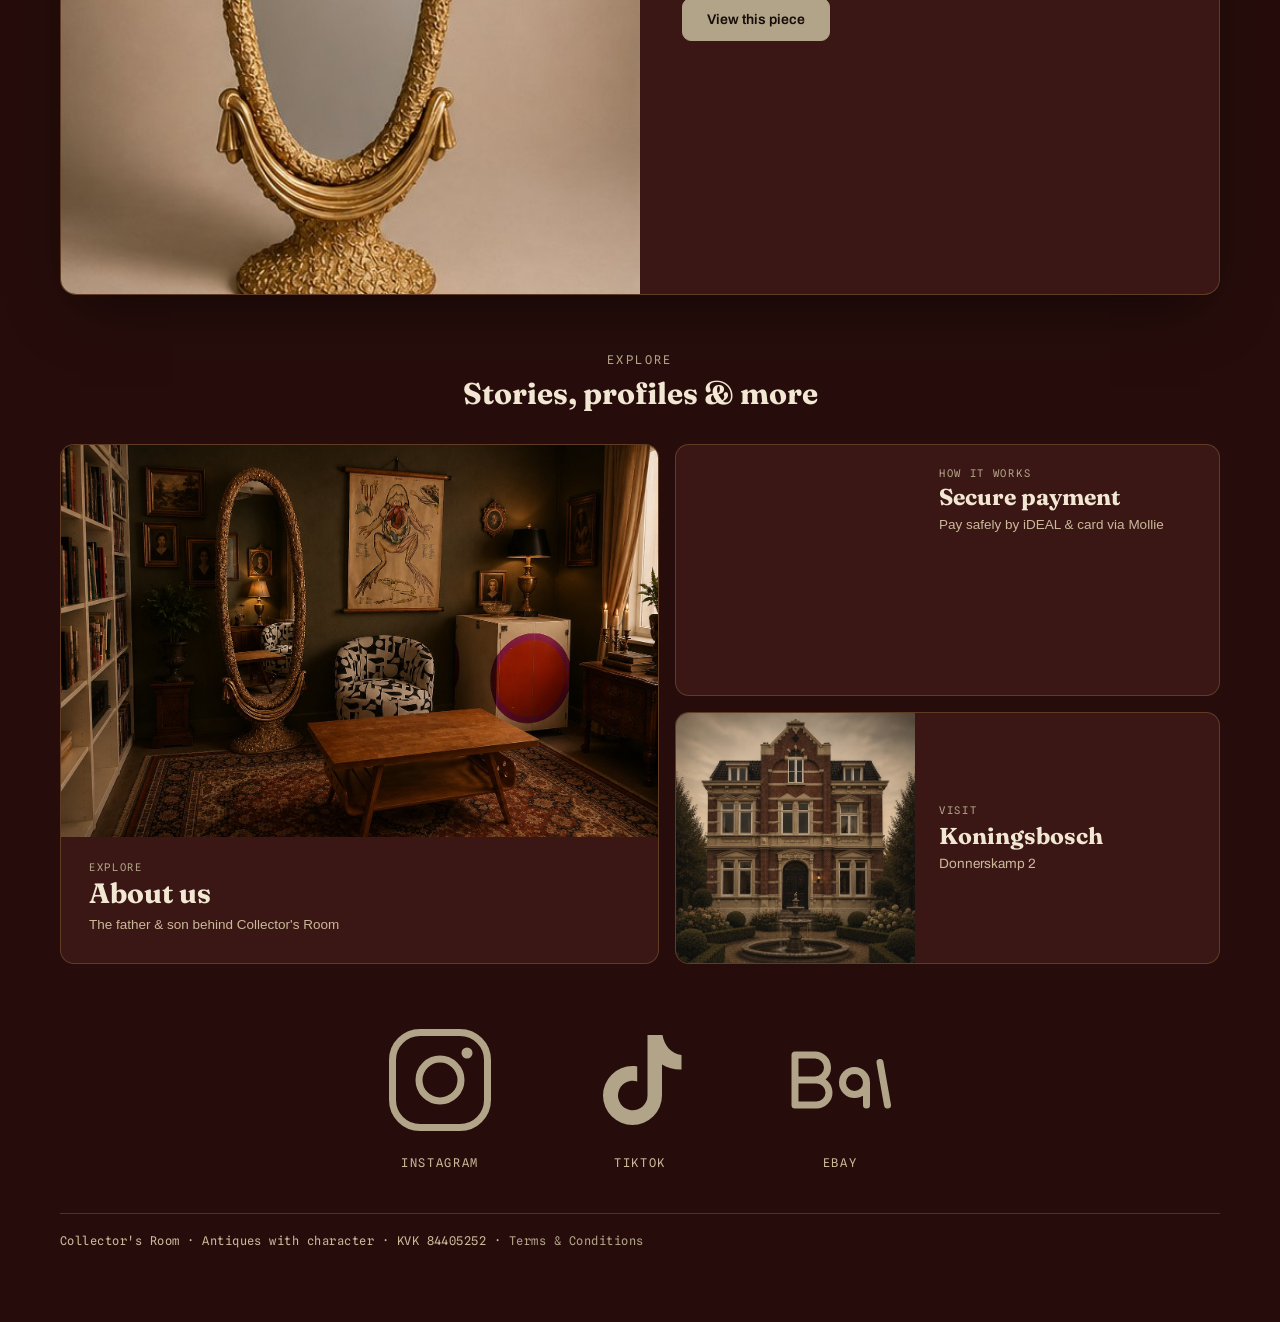
==== commit 69c77832: "Add files via upload" ====
--- a/Website 2/index.html
+++ b/Website 2/index.html
@@ -71,26 +71,19 @@
       </div>
     </div>
 
-    <div class="info-wrap">
-      <h2>Why buy from us</h2>
-      <div class="insp-grid">
-        <article class="insp">
-          <span class="insp-no">01</span>
-          <h3>Father &amp; son</h3>
-          <p>A real family business, not a faceless shop. We stand behind every piece we sell &mdash; and we're a message away.</p>
-        </article>
-        <article class="insp">
-          <span class="insp-no">02</span>
-          <h3>Honest &amp; authentic</h3>
-          <p>Every piece is vetted and described in full: designer, period, condition and any flaws. No surprises, ever.</p>
-        </article>
-        <article class="insp">
-          <span class="insp-no">03</span>
-          <h3>Secure checkout</h3>
-          <p>Pay safely by iDEAL and card through Mollie, with clear shipping and returns.</p>
-        </article>
-      </div>
-      <p class="insp-foot">Want the full story? <button class="link-btn" data-view="about">Read about us &rarr;</button></p>
+    <div class="socials">
+      <a class="social" href="#" aria-label="Instagram" title="Instagram (link follows)">
+        <svg viewBox="0 0 24 24" fill="none" stroke="currentColor" stroke-width="1.4"><rect x="2.5" y="2.5" width="19" height="19" rx="5.5"/><circle cx="12" cy="12" r="4.2"/><circle cx="17.4" cy="6.6" r="1.1" fill="currentColor" stroke="none"/></svg>
+        <span class="social-label">Instagram</span>
+      </a>
+      <a class="social" data-tiktok href="https://www.tiktok.com/@collectors.room" target="_blank" rel="noopener" aria-label="TikTok @collectors.room" title="TikTok @collectors.room">
+        <svg viewBox="0 0 24 24" fill="currentColor"><path d="M16.5 3c.35 2.1 1.7 3.7 3.8 4v2.9c-1.4.05-2.7-.3-3.9-1v6.2a5.9 5.9 0 1 1-5.9-5.9c.32 0 .63.03.94.08v3a2.95 2.95 0 1 0 2.06 2.82V3h3Z"/></svg>
+        <span class="social-label">TikTok</span>
+      </a>
+      <a class="social" href="#" aria-label="eBay" title="eBay (link follows)">
+        <svg viewBox="0 0 24 24" fill="none" stroke="currentColor" stroke-width="1.4" stroke-linecap="round" stroke-linejoin="round"><path d="M3 7h4a2.5 2.5 0 0 1 0 5H3zM3 12h4.3a2.5 2.5 0 0 1 0 5H3zM12.5 12.5a2.4 2.4 0 1 0 4.8 0 2.4 2.4 0 0 0-4.8 0Zm4.8 0V17M20 8.5 21.5 17"/></svg>
+        <span class="social-label">eBay</span>
+      </a>
     </div>
   </section>
 
@@ -198,7 +191,6 @@
 
   <footer>
     <span data-merk>Collector's Room</span> &middot; Antiques with character &middot; KVK&nbsp;<span data-kvk></span>
-    &middot; <a data-tiktok class="foot-icon" href="https://www.tiktok.com/@collectors.room" target="_blank" rel="noopener" aria-label="TikTok @collectors.room" title="TikTok @collectors.room"><svg viewBox="0 0 24 24" fill="currentColor"><path d="M16.5 3c.3 2 1.6 3.6 3.5 3.9v2.6c-1.3.1-2.5-.2-3.6-.9v6.1a5.6 5.6 0 1 1-5.6-5.6c.3 0 .6 0 .9.1v2.7a2.9 2.9 0 1 0 2 2.8V3h2.8Z"/></svg></a>
     &middot; <button class="foot-link" data-view="terms">Terms &amp; Conditions</button>
   </footer>
 </div>
--- a/Website 2/css/style.css
+++ b/Website 2/css/style.css
@@ -255,3 +255,15 @@
 .ex-card:not(.big){flex-direction:row}
 .ex-card:not(.big) .ex-img{width:44%;min-width:44%}
 @media(max-width:720px){.explore-grid{grid-template-columns:1fr;grid-template-rows:none;min-height:0}.ex-card.big{grid-row:auto}.ex-card:not(.big){flex-direction:column}.ex-card:not(.big) .ex-img{width:100%;min-height:180px}}
+
+/* ---- grote social-iconen ---- */
+.socials{display:flex;justify-content:center;gap:clamp(28px,7vw,80px);margin:56px 0 20px;flex-wrap:wrap}
+.social{display:flex;flex-direction:column;align-items:center;gap:14px;text-decoration:none;color:var(--taupe);transition:.18s}
+.social svg{width:clamp(78px,13vw,120px);height:clamp(78px,13vw,120px)}
+.social-label{font-family:'Spline Sans Mono',monospace;font-size:12px;letter-spacing:.14em;text-transform:uppercase;color:var(--bone-dim)}
+.social:hover{color:var(--bone);transform:translateY(-4px)}
+.social:hover .social-label{color:var(--bone)}
+
+/* betaal-bevestiging */
+.paid-note{background:var(--taupe);color:var(--ink);text-align:center;padding:12px 16px;border-radius:10px;
+  font-family:'Archivo',sans-serif;font-weight:600;margin:0 0 14px}
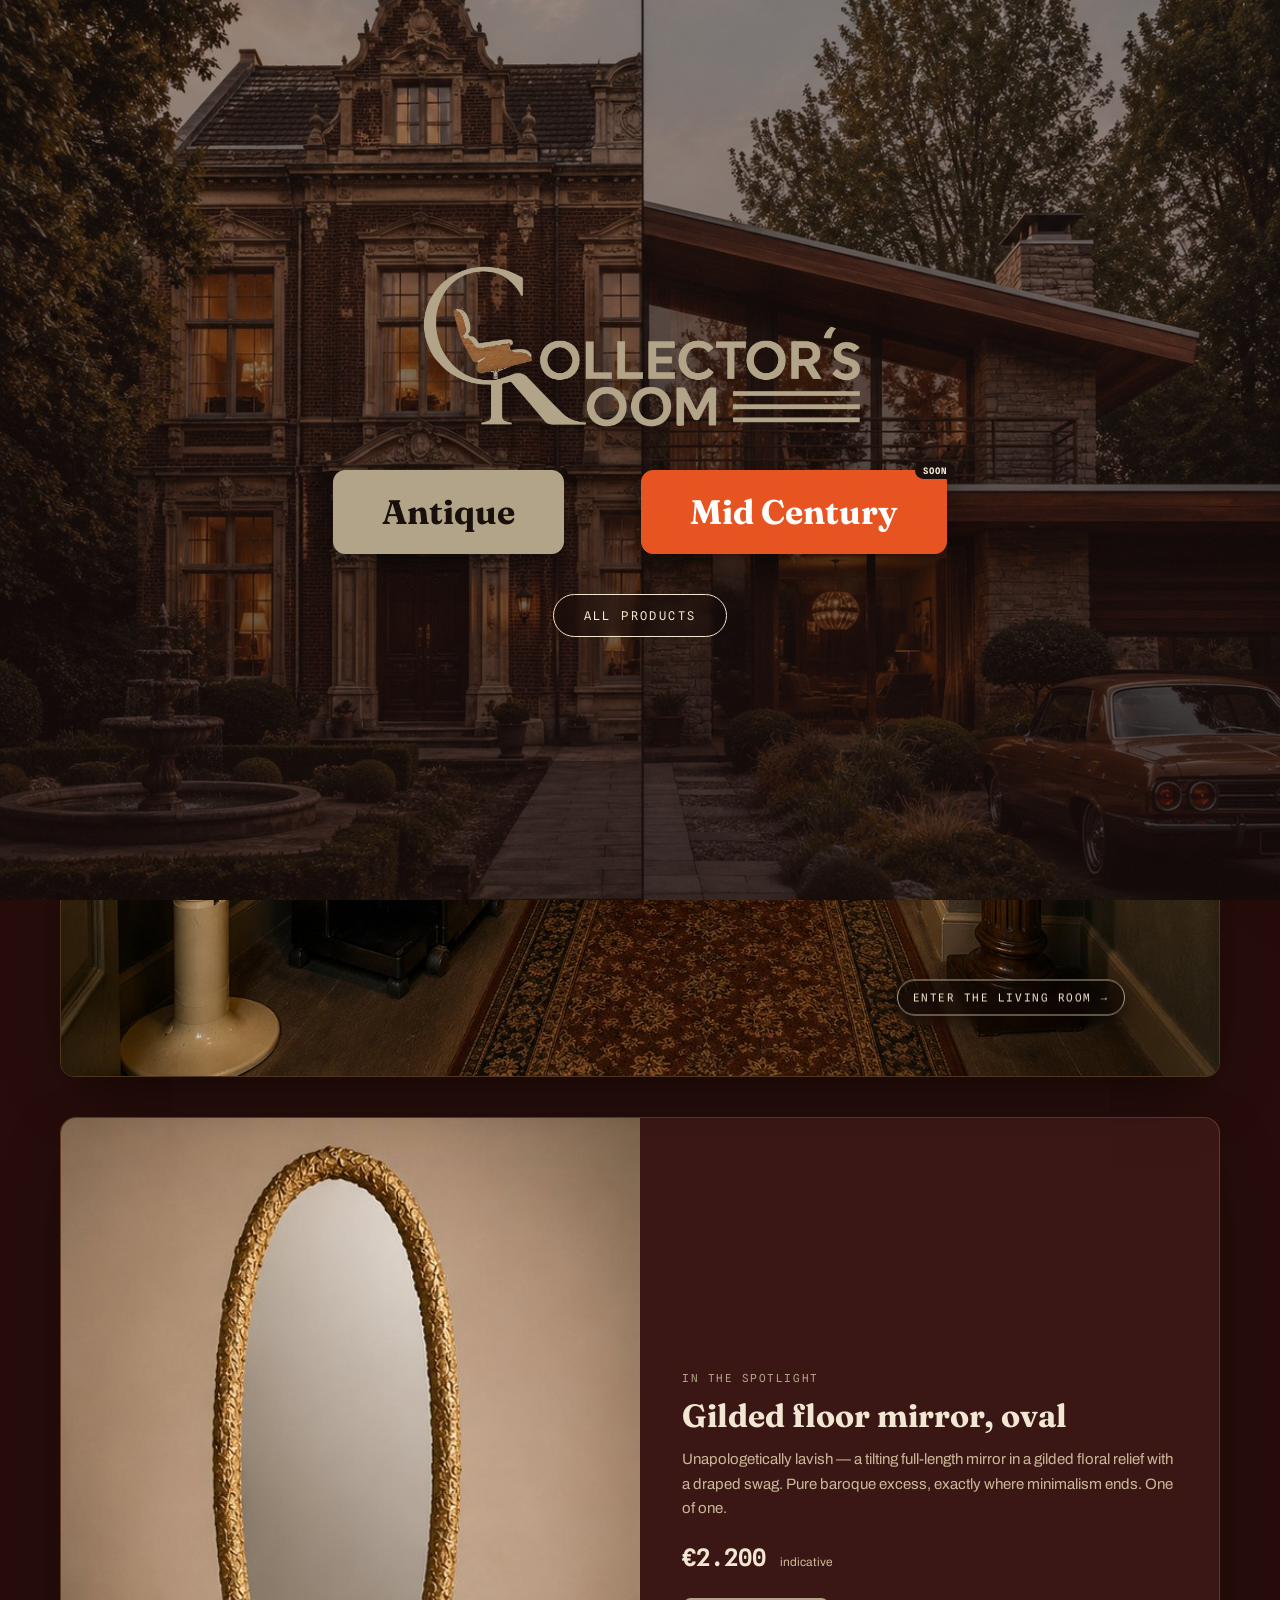
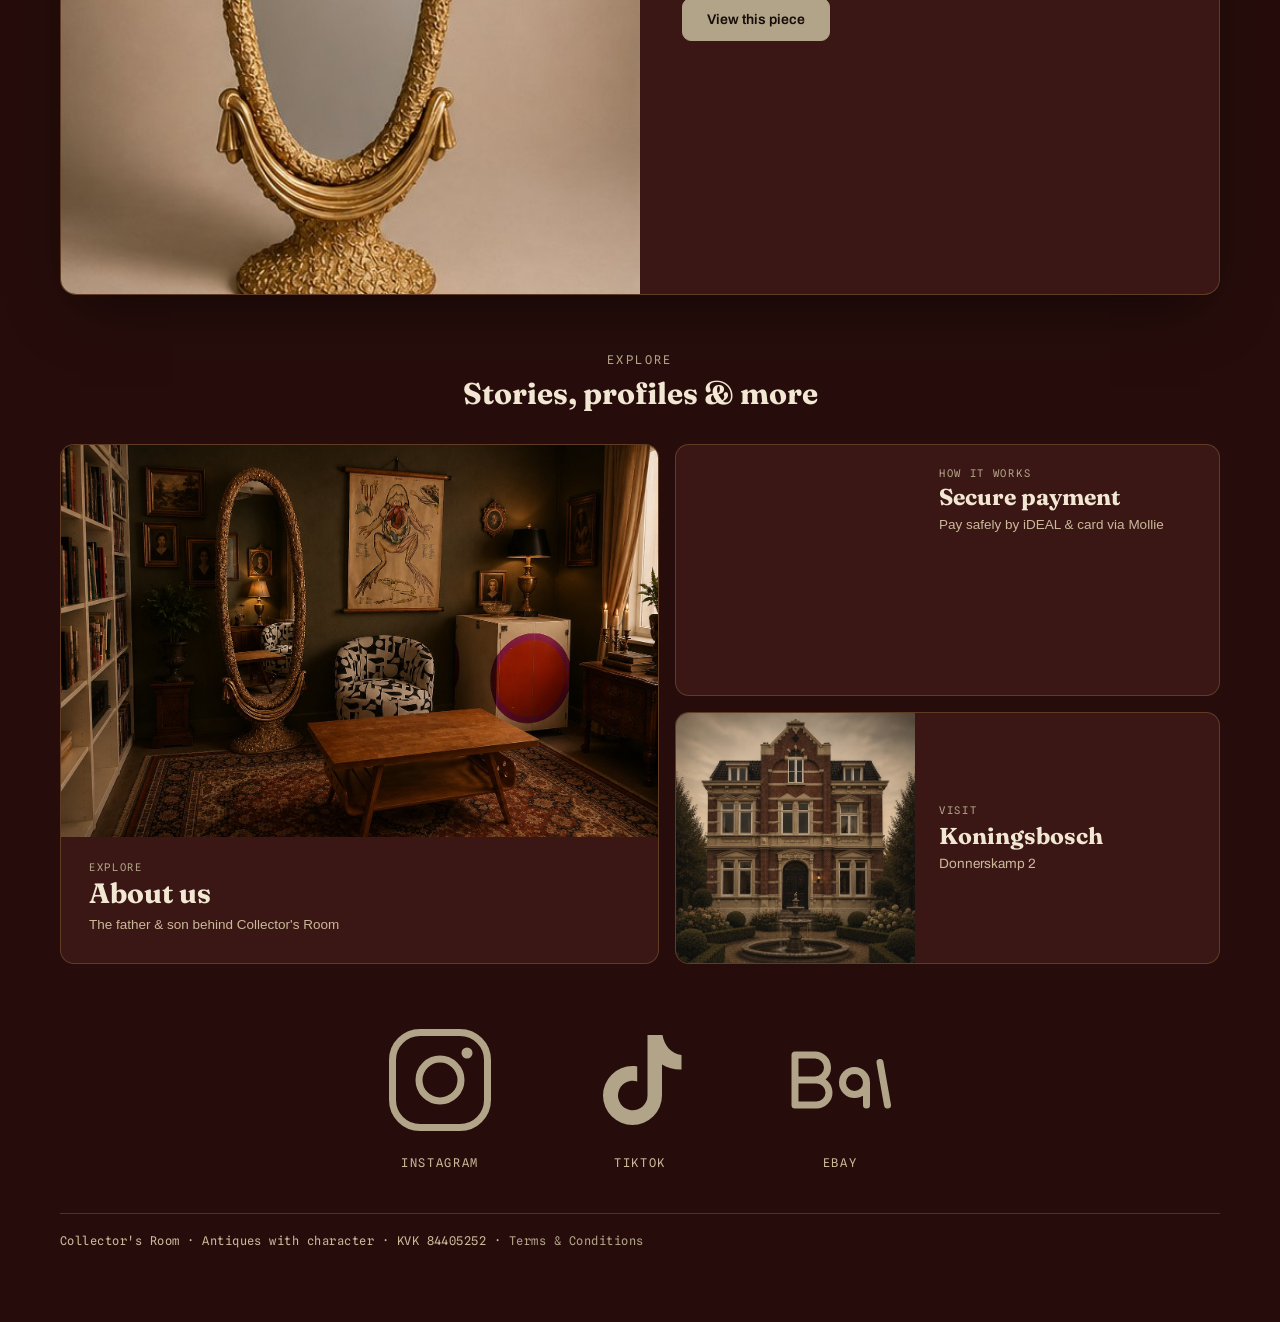
==== commit 967e85f8: "Add files via upload" ====
--- a/Website 2/index.html
+++ b/Website 2/index.html
@@ -12,10 +12,12 @@
 </head>
 <body>
 <div id="intro">
-  <div class="intro-inner">
-    <img class="intro-logo" src="images/logo.png" alt="Collector's Room">
-    <button id="enter-house" class="enter-btn">Enter House</button>
+  <img class="welcome-logo" src="images/logo.png" alt="Collector's Room">
+  <div class="choices">
+    <button id="go-antique" class="choice-btn antique">Antique</button>
+    <button id="go-midcentury" class="choice-btn midcentury">Mid&nbsp;Century<span class="soon-tag">soon</span></button>
   </div>
+  <button id="go-allproducts" class="allprod-btn">All Products</button>
 </div>
 <div class="wrap">
   <nav class="topnav" aria-label="Menu">
--- a/Website 2/css/style.css
+++ b/Website 2/css/style.css
@@ -185,17 +185,27 @@
 .foot-link{font:inherit;font-family:'Spline Sans Mono',monospace;font-size:12px;letter-spacing:.04em;color:var(--taupe);background:none;border:none;padding:0;cursor:pointer}
 .foot-link:hover{color:var(--bone);text-decoration:underline}
 
-/* ---- intro / enter house ---- */
-#intro{position:fixed;inset:0;z-index:200;display:flex;align-items:center;justify-content:center;
-  background:linear-gradient(rgba(20,7,6,.55),rgba(20,7,6,.78)), url("../images/villa.jpg") center/cover no-repeat;
+/* ---- welcome / chooser ---- */
+#intro{position:fixed;inset:0;z-index:200;display:flex;flex-direction:column;align-items:center;justify-content:center;gap:clamp(24px,4vw,40px);padding:24px;
+  background:linear-gradient(rgba(20,7,6,.42),rgba(20,7,6,.72)), url("../images/welcome.jpg") center/cover no-repeat;
   transition:opacity .6s ease, visibility .6s}
 #intro.gone{opacity:0;visibility:hidden;pointer-events:none}
-.intro-inner{display:flex;flex-direction:column;align-items:center;gap:30px;padding:24px}
-.intro-logo{width:min(560px,78vw);height:auto;display:block;filter:drop-shadow(0 6px 24px rgba(0,0,0,.5))}
-.enter-btn{font-family:'Spline Sans Mono',monospace;font-size:13px;letter-spacing:.22em;text-transform:uppercase;
-  color:var(--ink);background:var(--taupe);border:1px solid var(--taupe);padding:15px 30px;border-radius:999px;cursor:pointer;
-  transition:.18s;box-shadow:0 8px 30px rgba(0,0,0,.4)}
-.enter-btn:hover{background:var(--bone);border-color:var(--bone)}
+.welcome-logo{width:min(440px,66vw);height:auto;display:block;filter:drop-shadow(0 6px 24px rgba(0,0,0,.55))}
+.choices{display:flex;gap:clamp(18px,6vw,80px);flex-wrap:wrap;justify-content:center}
+.choice-btn{position:relative;font-family:'Fraunces',serif;font-weight:700;font-size:clamp(22px,3.4vw,34px);
+  padding:20px 48px;border-radius:12px;cursor:pointer;border:1px solid;transition:.18s;box-shadow:0 10px 34px rgba(0,0,0,.45)}
+.choice-btn.antique{background:var(--taupe);color:var(--ink);border-color:var(--taupe)}
+.choice-btn.antique:hover{background:var(--bone);border-color:var(--bone);transform:translateY(-3px)}
+.choice-btn.midcentury{background:#E8521E;color:#fff;border-color:#E8521E}
+.choice-btn.midcentury:hover{background:#F2772E;border-color:#F2772E;transform:translateY(-3px)}
+.soon-tag{position:absolute;top:-9px;right:-9px;font-family:'Spline Sans Mono',monospace;font-size:9px;letter-spacing:.12em;
+  text-transform:uppercase;background:var(--ink);color:var(--bone);padding:3px 8px;border-radius:999px}
+.allprod-btn{font-family:'Spline Sans Mono',monospace;font-size:12px;letter-spacing:.2em;text-transform:uppercase;
+  color:var(--bone);background:rgba(13,6,4,.4);border:1px solid var(--bone);padding:13px 30px;border-radius:999px;cursor:pointer;
+  backdrop-filter:blur(3px);transition:.18s}
+.allprod-btn:hover{background:var(--bone);color:var(--ink)}
+.mc-soon{font-family:'Spline Sans Mono',monospace;font-size:12px;letter-spacing:.1em;text-transform:uppercase;
+  color:#fff;background:rgba(232,82,30,.9);padding:10px 18px;border-radius:999px;margin:0}
 
 /* ---- contact: centered + icon row ---- */
 .center{text-align:center}
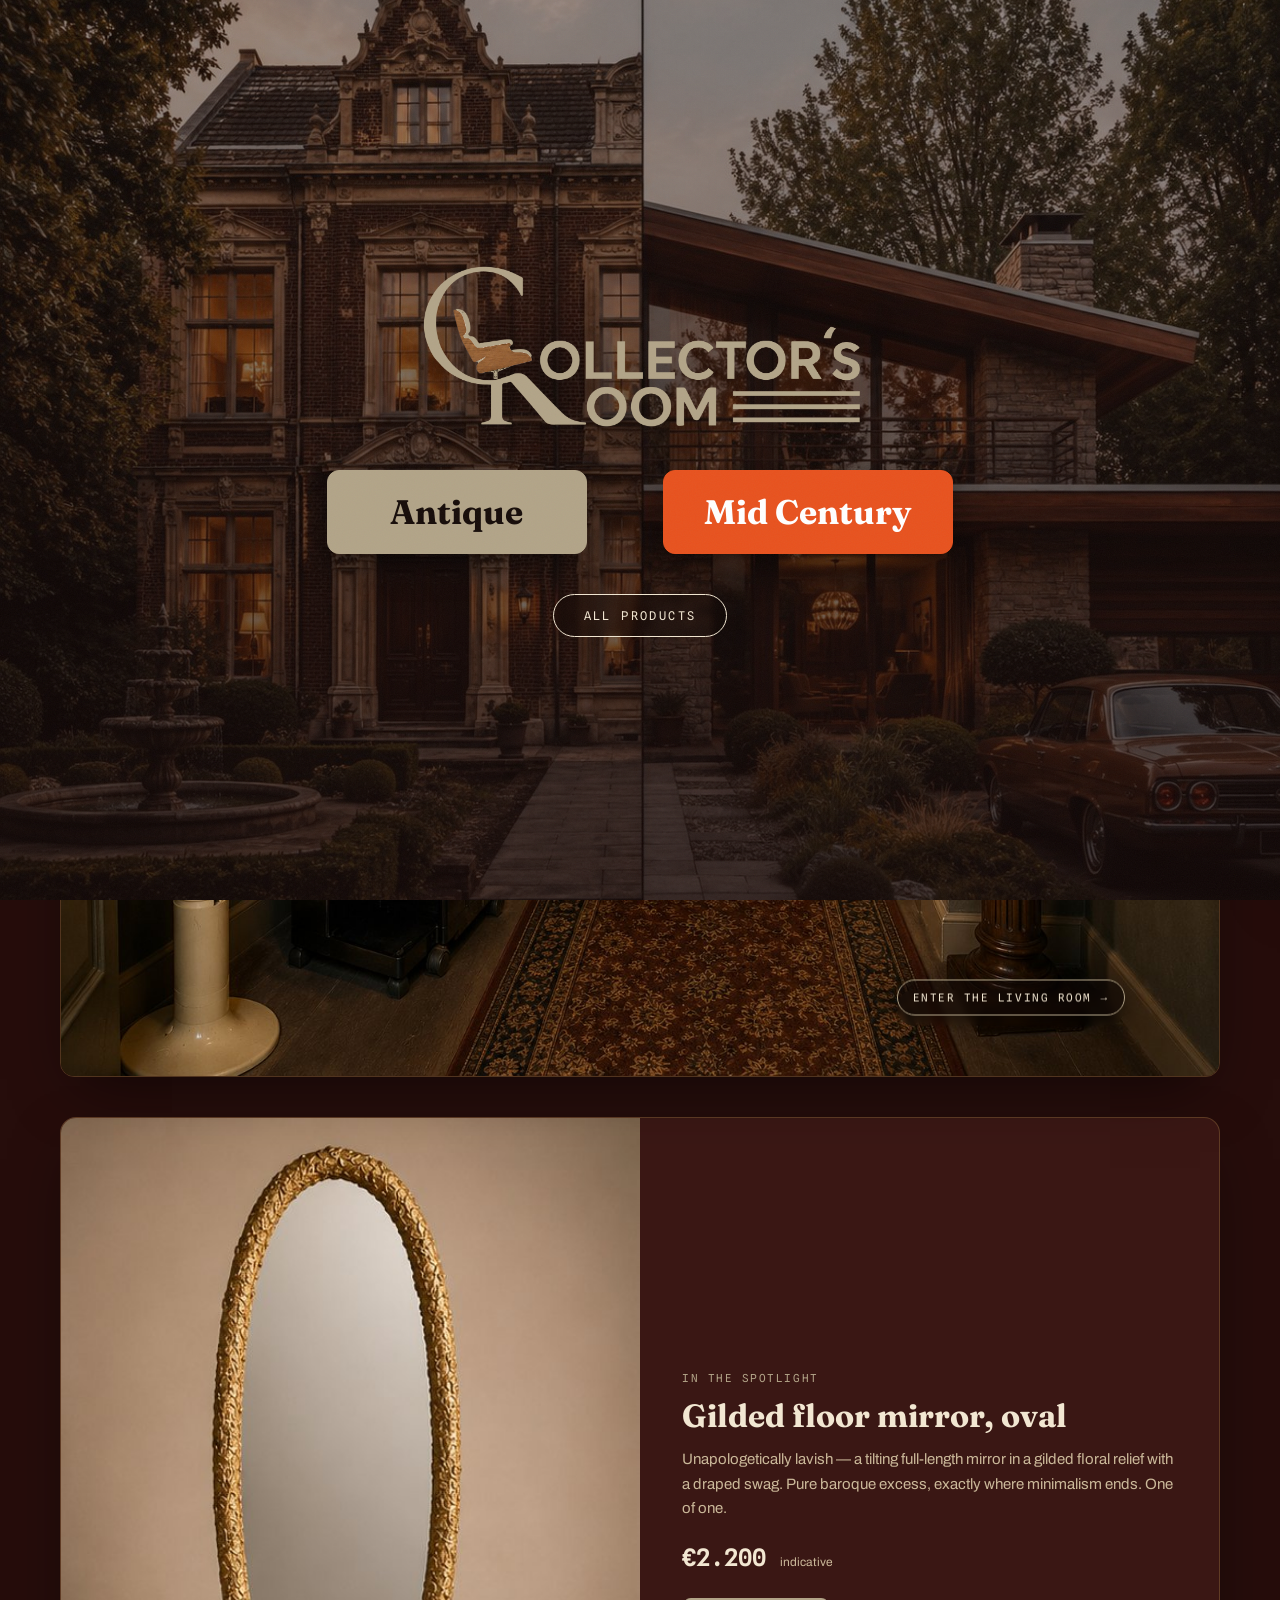
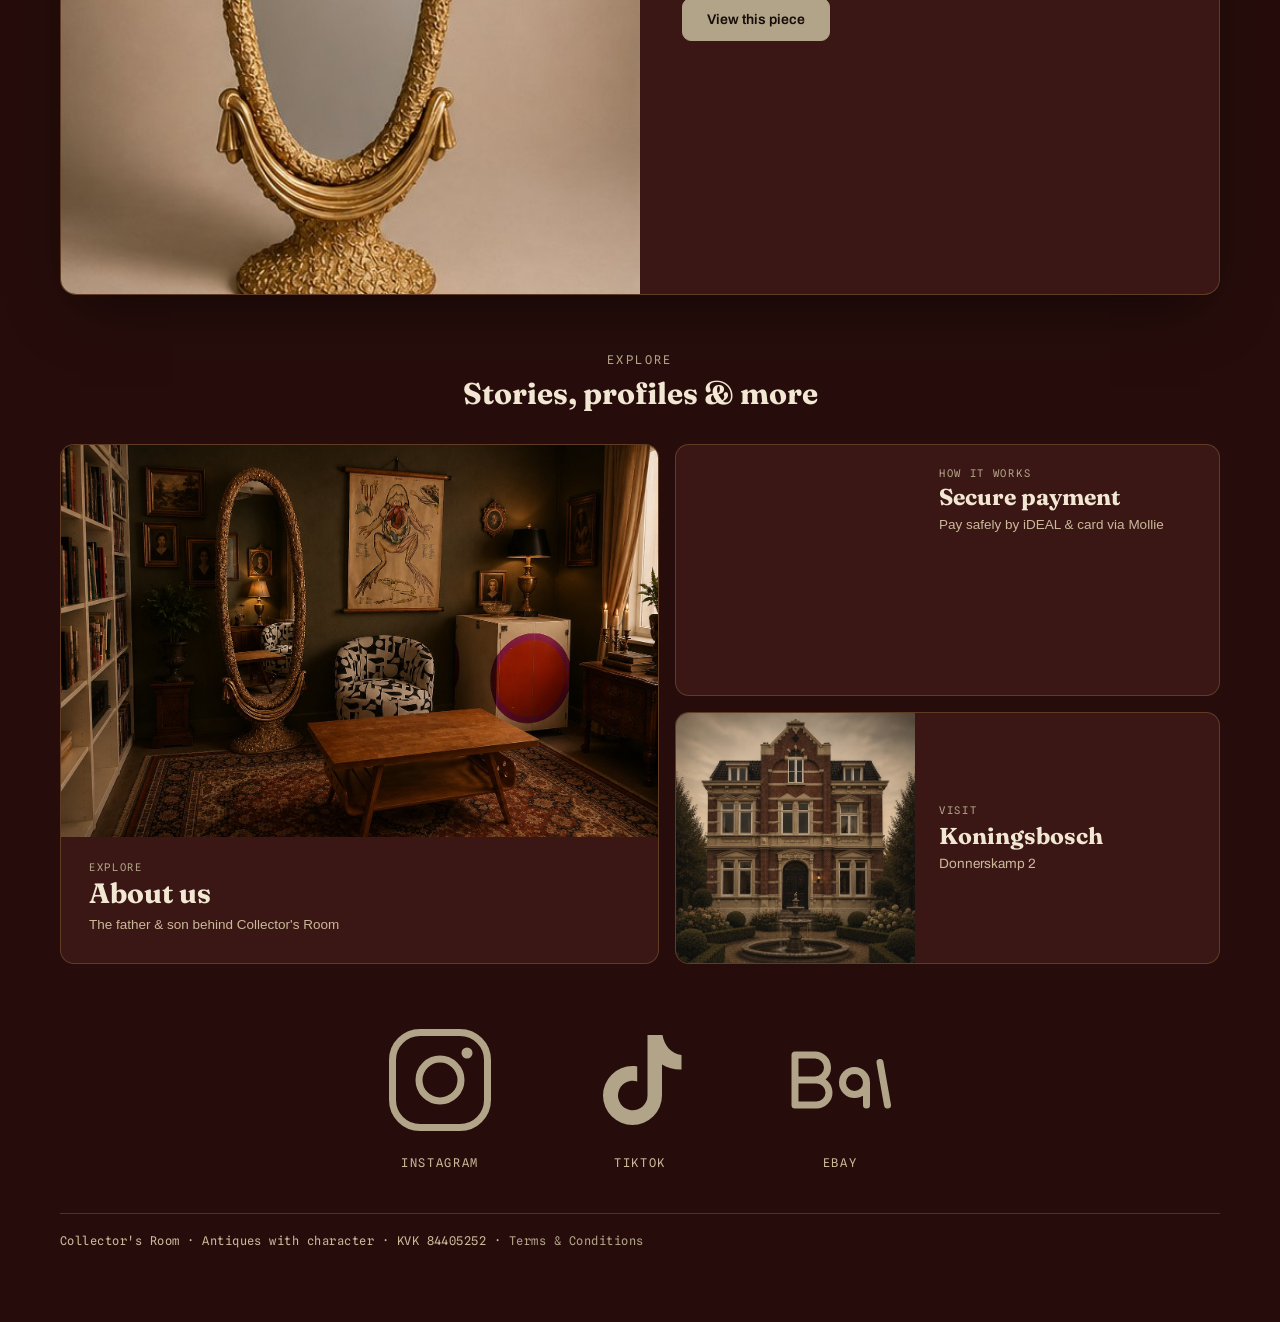
==== commit 3f9b0609: "Add files via upload" ====
--- a/Website 2/index.html
+++ b/Website 2/index.html
@@ -15,7 +15,7 @@
   <img class="welcome-logo" src="images/logo.png" alt="Collector's Room">
   <div class="choices">
     <button id="go-antique" class="choice-btn antique">Antique</button>
-    <button id="go-midcentury" class="choice-btn midcentury">Mid&nbsp;Century<span class="soon-tag">soon</span></button>
+    <button id="go-midcentury" class="choice-btn midcentury">Mid&nbsp;Century</button>
   </div>
   <button id="go-allproducts" class="allprod-btn">All Products</button>
 </div>
@@ -25,7 +25,13 @@
       <button class="tab" data-view="contact">Contact</button>
     </div>
     <div class="nav-right">
-      <button class="tab active" data-view="showroom">Showroom</button>
+      <div class="dropdown">
+        <button class="tab dd-toggle" aria-haspopup="true" aria-expanded="false">Showroom <span class="dd-caret">&#9662;</span></button>
+        <div class="dd-menu">
+          <a class="dd-item" href="index.html?enter=1" data-world="antique">Antique</a>
+          <a class="dd-item" href="midcentury.html" data-world="midcentury">Mid Century</a>
+        </div>
+      </div>
       <button class="tab" data-view="producten">All Products</button>
       <button class="tab" data-view="about">About us</button>
     </div>
@@ -212,7 +218,8 @@
   </div>
 </aside>
 
-<script src="js/products.js"></script>
+<script>window.CR_COLLECTION='antique';</script>
+<script src="js/catalog.js"></script>
 <script src="js/app.js"></script>
 </body>
 </html>
--- a/Website 2/css/style.css
+++ b/Website 2/css/style.css
@@ -193,7 +193,8 @@
 .welcome-logo{width:min(440px,66vw);height:auto;display:block;filter:drop-shadow(0 6px 24px rgba(0,0,0,.55))}
 .choices{display:flex;gap:clamp(18px,6vw,80px);flex-wrap:wrap;justify-content:center}
 .choice-btn{position:relative;font-family:'Fraunces',serif;font-weight:700;font-size:clamp(22px,3.4vw,34px);
-  padding:20px 48px;border-radius:12px;cursor:pointer;border:1px solid;transition:.18s;box-shadow:0 10px 34px rgba(0,0,0,.45)}
+  min-width:clamp(180px,22vw,260px);text-align:center;
+  padding:20px 40px;border-radius:12px;cursor:pointer;border:1px solid;transition:.18s;box-shadow:0 10px 34px rgba(0,0,0,.45)}
 .choice-btn.antique{background:var(--taupe);color:var(--ink);border-color:var(--taupe)}
 .choice-btn.antique:hover{background:var(--bone);border-color:var(--bone);transform:translateY(-3px)}
 .choice-btn.midcentury{background:#E8521E;color:#fff;border-color:#E8521E}
@@ -277,3 +278,37 @@
 /* betaal-bevestiging */
 .paid-note{background:var(--taupe);color:var(--ink);text-align:center;padding:12px 16px;border-radius:10px;
   font-family:'Archivo',sans-serif;font-weight:600;margin:0 0 14px}
+
+/* ---- showroom dropdown (Antique / Mid Century) ---- */
+.dropdown{position:relative;display:inline-block}
+.dd-toggle{display:inline-flex;align-items:center;gap:7px}
+.dd-caret{font-size:10px;transition:transform .18s}
+.dropdown.open .dd-caret{transform:rotate(180deg)}
+.dd-menu{position:absolute;top:calc(100% + 6px);left:0;min-width:180px;background:var(--ox);border:1px solid var(--line);
+  border-radius:12px;padding:6px;box-shadow:var(--shadow);opacity:0;visibility:hidden;transform:translateY(-6px);
+  transition:.16s;z-index:60;display:flex;flex-direction:column}
+.dropdown.open .dd-menu{opacity:1;visibility:visible;transform:translateY(0)}
+.dd-item{font-family:'Spline Sans Mono',monospace;font-size:12px;letter-spacing:.08em;text-transform:uppercase;
+  color:var(--bone);text-decoration:none;padding:12px 14px;border-radius:8px;transition:.14s}
+.dd-item:hover{background:var(--taupe);color:var(--ink)}
+
+/* ---- product page (PDP) ---- */
+.pdp{display:grid;grid-template-columns:1fr 1fr;gap:36px;margin:22px 0 48px;align-items:start}
+.pdp-media{background:var(--studio);border-radius:16px;overflow:hidden;border:1px solid var(--line)}
+.pdp-media img{width:100%;height:auto;display:block;aspect-ratio:4/3;object-fit:cover}
+.pdp-info{padding-top:4px}
+.pdp-info .pname{font-family:'Fraunces',serif;font-weight:700;font-size:clamp(28px,4vw,40px);line-height:1.05;margin:6px 0 16px}
+.pdp-info .price{font-size:28px;margin:10px 0 4px}
+.ship-calc{border:1px solid var(--line);border-radius:14px;padding:20px 22px;margin:22px 0}
+.ship-label{display:block;font-family:'Spline Sans Mono',monospace;font-size:11px;letter-spacing:.14em;text-transform:uppercase;color:var(--bone-dim);margin-bottom:10px}
+.ship-select{width:100%;font-family:'Archivo',sans-serif;font-size:15px;padding:12px 14px;border-radius:9px;border:1px solid var(--line);background:var(--ox-deep);color:var(--bone);cursor:pointer}
+.ship-lines{margin-top:16px;display:flex;flex-direction:column;gap:9px;font-size:14px;color:var(--bone-dim)}
+.ship-lines > div{display:flex;justify-content:space-between;gap:16px}
+.ship-total{border-top:1px solid var(--line);padding-top:11px;margin-top:2px;font-family:'Fraunces',serif;font-weight:700;font-size:20px;color:var(--bone)}
+.pdp .cta{margin-top:6px}
+.pdp .cta .primary,.pdp .cta .ghost{flex:1;min-width:150px;text-align:center;text-decoration:none;font-family:'Archivo',sans-serif;font-weight:600;font-size:15px;padding:15px 18px;border-radius:9px;border:1px solid var(--taupe);transition:.16s}
+.pdp .cta .primary{background:var(--taupe);color:var(--ink)}
+.pdp .cta .primary:hover{background:var(--taupe-d);border-color:var(--taupe-d)}
+.pdp .cta .ghost{background:transparent;color:var(--bone);border-color:var(--line)}
+.pdp .cta .ghost:hover{border-color:var(--taupe);color:var(--taupe)}
+@media(max-width:760px){.pdp{grid-template-columns:1fr;gap:22px}}
